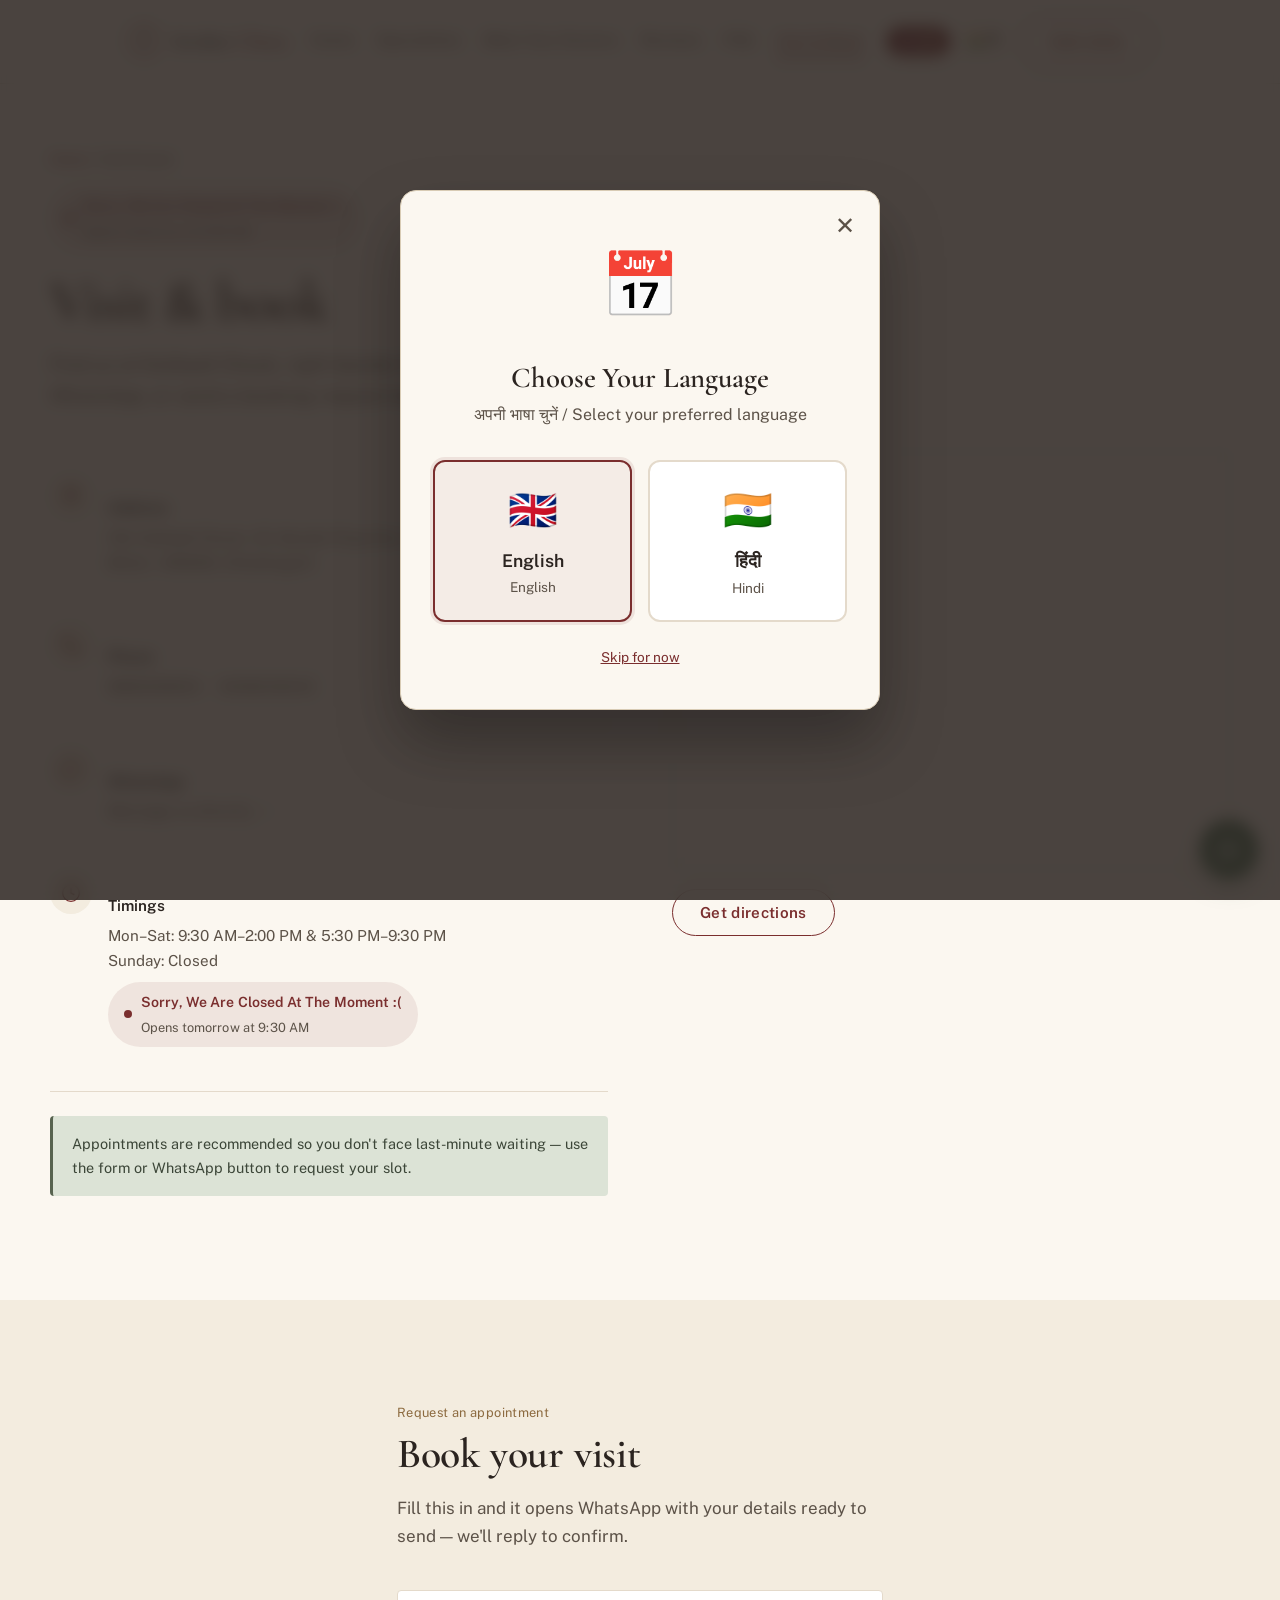
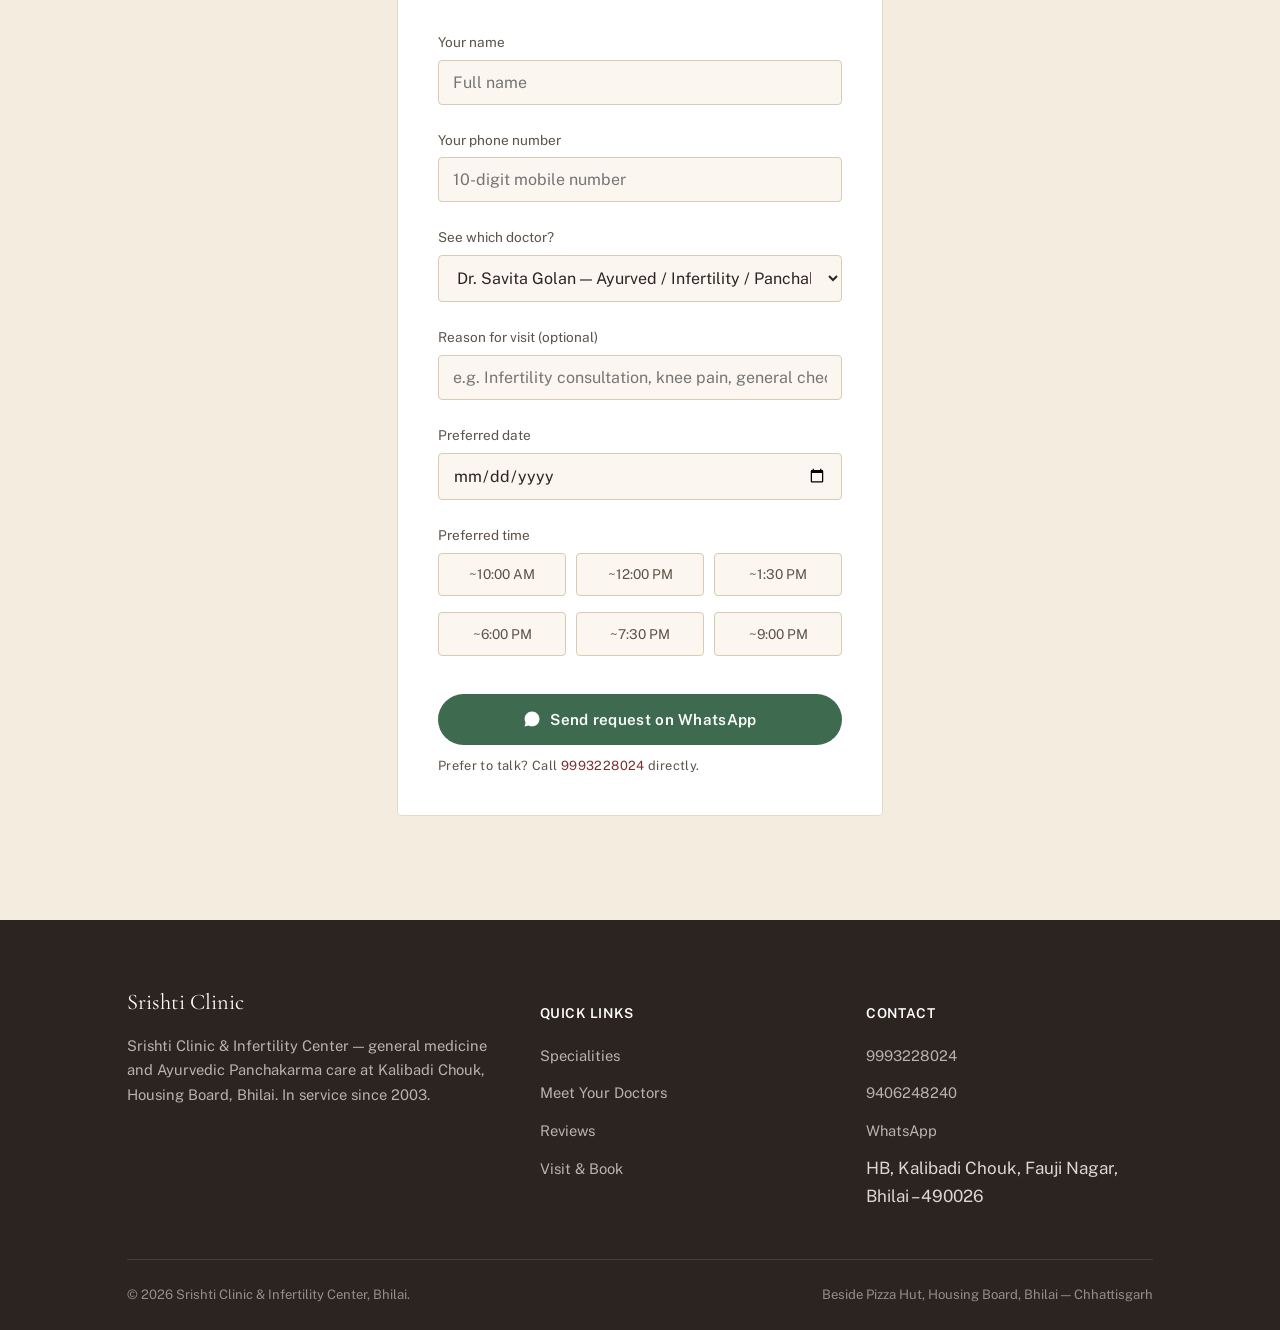
==== contact.html @ 452487e8 "Initial commit" ====
<!DOCTYPE html>
<html lang="en">
<head>
<meta charset="UTF-8">
<meta name="viewport" content="width=device-width, initial-scale=1.0">
<title>Visit &amp; Book — Srishti Clinic, Kalibadi Chouk, Bhilai</title>
<meta name="description" content="Visit Srishti Clinic & Infertility Center at Kalibadi Chouk, Housing Board, Bhilai. Call 9993228024 / 9406248240, WhatsApp us, or find directions and clinic timings.">
<link rel="preconnect" href="https://fonts.googleapis.com">
<link rel="preconnect" href="https://fonts.gstatic.com" crossorigin>
<link href="https://fonts.googleapis.com/css2?family=Cormorant+Garamond:ital,wght@0,500;0,600;0,700;1,500&family=Public+Sans:wght@400;500;600;700&display=swap" rel="stylesheet">
<link rel="stylesheet" href="style.css">
</head>
<body>

<!-- LANGUAGE SELECTION DIALOG -->
<div class="lang-dialog-overlay" id="langDialog" style="display:none;">
  <div class="lang-dialog">
    <button class="dialog-close" id="dialogClose" aria-label="Close">✕</button>
    <div class="dialog-emoji">📅</div>
    <h2 data-translate="dialog-title">Choose Your Language</h2>
    <p class="dialog-subtitle" data-translate="dialog-subtitle">अपनी भाषा चुनें / Select your preferred language</p>
    <div class="lang-options">
      <button class="lang-option" data-lang-select="en">
        <span class="lang-emoji">🇬🇧</span>
        <span class="lang-name">English</span>
        <span class="lang-native">English</span>
      </button>
      <button class="lang-option" data-lang-select="hi">
        <span class="lang-emoji">🇮🇳</span>
        <span class="lang-name">हिंदी</span>
        <span class="lang-native">Hindi</span>
      </button>
    </div>
    <div class="dialog-footer">
      <button id="dialogSkip" data-translate="dialog-skip">Skip for now</button>
    </div>
  </div>
</div>

<header class="site-header" id="siteHeader">
  <div class="nav-row">
    <a href="index.html" class="brand">
      <svg class="brand-mark" viewBox="0 0 40 40" fill="none" xmlns="http://www.w3.org/2000/svg" aria-hidden="true">
        <circle cx="20" cy="20" r="19" stroke="#7A2E2E" stroke-width="1.4"/>
        <path d="M20 10v20M14 15c2 2 4 2 6 0s4-2 6 0M14 25c2-2 4-2 6 0s4 2 6 0" stroke="#7A2E2E" stroke-width="1.3" stroke-linecap="round"/>
        <circle cx="20" cy="12" r="1.6" fill="#8C6A3F"/>
      </svg>
      <span class="brand-text">Srishti <span>Clinic</span></span>
    </a>
    <nav class="main-nav" id="mainNav">
      <a href="index.html" data-translate="nav-home">Home</a>
      <a href="index.html#specialities" data-translate="nav-specialities">Specialities</a>
      <a href="doctors.html" data-translate="nav-doctors">Meet Your Doctors</a>
      <a href="index.html#reviews" data-translate="nav-reviews">Reviews</a>
      <a href="index.html#faq" data-translate="nav-faq">FAQ</a>
      <a href="contact.html" class="active" data-translate="nav-visit">Visit &amp; Book</a>
    </nav>
    <div class="nav-cta">
      <div class="lang-toggle">
        <button class="lang-btn active" data-lang="en" aria-label="English">🇬🇧 EN</button>
        <button class="lang-btn" data-lang="hi" aria-label="हिंदी">🇮🇳 हिं</button>
      </div>
      <a href="tel:+919993228024" class="btn btn-secondary" data-translate="call-clinic">Call clinic</a>
      <button class="nav-toggle" id="navToggle" aria-label="Toggle menu" aria-expanded="false" aria-controls="mainNav">
        <svg viewBox="0 0 24 24" fill="none" stroke="currentColor" stroke-width="1.8"><path d="M3 6h18M3 12h18M3 18h18" stroke-linecap="round"/></svg>
      </button>
    </div>
  </div>
</header>

<main>
  <section class="container page-hero">
    <div class="breadcrumb"><a href="index.html" data-translate="nav-home">Home</a> / <span data-translate="visit-book">Visit &amp; book</span></div>
    <span class="status-pill on-light" id="statusPill">
      <span class="dot"></span>
      <span id="statusText">Checking…</span>
    </span>
    <h1 data-translate="visit-book">Visit &amp; book</h1>
    <p class="lede" data-translate="visit-lede">Find us at Kalibadi Chouk, right beside Pizza Hut in Housing Board. Call, WhatsApp, or send a booking request below and we'll confirm your slot.</p>
  </section>

  <section class="container band" style="padding-top:0;">
    <div class="contact-grid">
      <div>
        <div class="contact-item">
          <div class="contact-icon"><svg viewBox="0 0 24 24" fill="none" stroke="currentColor" stroke-width="1.6"><path d="M12 21s-7-6.1-7-11a7 7 0 0114 0c0 4.9-7 11-7 11z"/><circle cx="12" cy="10" r="2.5"/></svg></div>
          <div>
            <h4 data-translate="address">Address</h4>
            <p data-translate="address-desc">HB, Kalibadi Chouk, I/E, Beside Pizza Hut, Fauji Nagar, Housing Board, Bhilai – 490026, Chhattisgarh</p>
          </div>
        </div>
        <div class="contact-item">
          <div class="contact-icon"><svg viewBox="0 0 24 24" fill="none" stroke="currentColor" stroke-width="1.6"><path d="M22 16.9v3a2 2 0 01-2.2 2 19.8 19.8 0 01-8.6-3 19.5 19.5 0 01-6-6 19.8 19.8 0 01-3-8.7A2 2 0 014.1 2h3a2 2 0 012 1.7c.1.9.3 1.8.6 2.7a2 2 0 01-.5 2.1L7.9 9.9a16 16 0 006 6l1.4-1.4a2 2 0 012.1-.5c.9.3 1.8.5 2.7.6a2 2 0 011.7 2z"/></svg></div>
          <div>
            <h4 data-translate="phone">Phone</h4>
            <p><a href="tel:+919993228024">9993228024</a> &nbsp;·&nbsp; <a href="tel:+919406248240">9406248240</a></p>
          </div>
        </div>
        <div class="contact-item">
          <div class="contact-icon"><svg viewBox="0 0 24 24" fill="none" stroke="currentColor" stroke-width="1.6"><path d="M12.04 2a9.9 9.9 0 00-8.5 15L2 22l5.2-1.4a9.9 9.9 0 004.8 1.2A9.9 9.9 0 1012.04 2z"/></svg></div>
          <div>
            <h4 data-translate="whatsapp">WhatsApp</h4>
            <p><a href="https://wa.me/919993228024" target="_blank" rel="noopener" data-translate="message-us">Message us directly →</a></p>
          </div>
        </div>
        <div class="contact-item">
          <div class="contact-icon"><svg viewBox="0 0 24 24" fill="none" stroke="currentColor" stroke-width="1.6"><path d="M12 6v6l4 2M12 22a10 10 0 100-20 10 10 0 000 20z"/></svg></div>
          <div>
            <h4 data-translate="timings">Timings</h4>
            <p data-translate="timings-desc-contact">Mon–Sat: 9:30 AM–2:00 PM &amp; 5:30 PM–9:30 PM<br>Sunday: Closed</p>
            <span class="status-pill on-light" id="statusPillTimings" style="margin-top:0.6rem;">
              <span class="dot"></span>
              <span id="statusTextTimings">Checking…</span>
            </span>
          </div>
        </div>
        <div class="sticky-note" data-translate="appointment-note">Appointments are recommended so you don't face last-minute waiting — use the form or WhatsApp button to request your slot.</div>
      </div>

      <div>
        <div class="map-embed">
          <iframe
            src="https://www.google.com/maps?q=Srishti+Clinic+Kalibadi+Chouk+Housing+Board+Bhilai&output=embed"
            loading="lazy"
            referrerpolicy="no-referrer-when-downgrade"
            title="Map to Srishti Clinic, Kalibadi Chouk, Housing Board, Bhilai">
          </iframe>
        </div>
        <div class="hero-actions" style="margin-top:1.2rem;">
          <a href="https://www.google.com/maps/search/?api=1&query=Srishti+Clinic+Kalibadi+Chouk+Housing+Board+Bhilai" target="_blank" rel="noopener" class="btn btn-secondary" data-translate="get-directions">Get directions</a>
        </div>
      </div>
    </div>
  </section>

  <!-- BOOKING FORM -->
  <section class="band band-alt" id="book">
    <div class="container" style="max-width:640px;">
      <div class="section-head" style="text-align:left;">
        <span class="caption" data-translate="request-appointment">Request an appointment</span>
        <h2 data-translate="book-visit-title">Book your visit</h2>
        <p data-translate="book-desc">Fill this in and it opens WhatsApp with your details ready to send — we'll reply to confirm.</p>
      </div>
      <form class="booking-card" id="bookingForm">
        <div class="field">
          <label for="bName" data-translate="your-name">Your name</label>
          <input type="text" id="bName" placeholder="Full name" required>
        </div>
        <div class="field">
          <label for="bPhone" data-translate="your-phone">Your phone number</label>
          <input type="tel" id="bPhone" placeholder="10-digit mobile number">
        </div>
        <div class="field">
          <label for="bDoctor" data-translate="see-doctor">See which doctor?</label>
          <select id="bDoctor">
            <option data-translate="doc1">Dr. Savita Golan — Ayurved / Infertility / Panchakarma</option>
            <option data-translate="doc2">Dr. N. Golan — General Physician &amp; Surgeon</option>
            <option data-translate="doc3">Not sure, please advise</option>
          </select>
        </div>
        <div class="field">
          <label for="bReason" data-translate="reason-visit">Reason for visit (optional)</label>
          <input type="text" id="bReason" placeholder="e.g. Infertility consultation, knee pain, general checkup">
        </div>
        <div class="field">
          <label for="bDate" data-translate="pref-date">Preferred date</label>
          <input type="date" id="bDate">
        </div>
        <div class="field">
          <label data-translate="pref-time">Preferred time</label>
          <div class="time-grid" id="timeGrid">
            <label class="time-slot"><input type="radio" name="slot" value="Morning ~10 AM"><span>~10:00 AM</span></label>
            <label class="time-slot"><input type="radio" name="slot" value="Morning ~12 PM"><span>~12:00 PM</span></label>
            <label class="time-slot"><input type="radio" name="slot" value="Morning ~1:30 PM"><span>~1:30 PM</span></label>
            <label class="time-slot"><input type="radio" name="slot" value="Evening ~6 PM"><span>~6:00 PM</span></label>
            <label class="time-slot"><input type="radio" name="slot" value="Evening ~7:30 PM"><span>~7:30 PM</span></label>
            <label class="time-slot"><input type="radio" name="slot" value="Evening ~9 PM"><span>~9:00 PM</span></label>
          </div>
        </div>
        <button type="submit" class="btn btn-whatsapp" style="width:100%; justify-content:center; margin-top:0.5rem;">
          <svg viewBox="0 0 24 24" fill="currentColor" style="width:18px;height:18px;"><path d="M12.04 2C6.58 2 2.13 6.45 2.13 11.91c0 1.75.46 3.45 1.32 4.95L2.05 22l5.25-1.38a9.9 9.9 0 004.74 1.2h.01c5.46 0 9.91-4.45 9.91-9.91C21.96 6.45 17.5 2 12.04 2z"/></svg>
          <span data-translate="send-request">Send request on WhatsApp</span>
        </button>
        <p class="caption" style="margin-top:0.8rem;"><span data-translate="prefer-talk">Prefer to talk? Call</span> <a href="tel:+919993228024" style="color:var(--color-maroon);">9993228024</a> <span data-translate="directly">directly.</span></p>
      </form>
    </div>
  </section>
</main>

<a href="https://wa.me/919993228024?text=Namaste%2C%20I%27d%20like%20to%20know%20more%20about%20Srishti%20Clinic." target="_blank" rel="noopener" class="wa-float" aria-label="Chat on WhatsApp">
  <svg viewBox="0 0 24 24" fill="#fff"><path d="M12.04 2C6.58 2 2.13 6.45 2.13 11.91c0 1.75.46 3.45 1.32 4.95L2.05 22l5.25-1.38a9.9 9.9 0 004.74 1.2h.01c5.46 0 9.91-4.45 9.91-9.91C21.96 6.45 17.5 2 12.04 2zm0 18.08h-.01a8.2 8.2 0 01-4.19-1.15l-.3-.18-3.12.82.83-3.04-.2-.31a8.17 8.17 0 01-1.26-4.4c0-4.52 3.68-8.2 8.2-8.2 2.19 0 4.25.85 5.8 2.4a8.14 8.14 0 012.4 5.8c0 4.52-3.68 8.2-8.15 8.26zm4.5-6.15c-.25-.12-1.46-.72-1.68-.8-.23-.08-.39-.12-.56.12-.16.25-.64.8-.78.97-.15.16-.29.18-.54.06-.25-.13-1.05-.39-2-1.23-.74-.66-1.24-1.48-1.39-1.73-.14-.25-.02-.38.11-.5.11-.11.25-.29.37-.44.12-.14.16-.25.25-.41.08-.17.04-.31-.02-.44-.06-.12-.56-1.35-.77-1.85-.2-.48-.41-.42-.56-.43h-.48c-.16 0-.43.06-.66.31-.23.25-.86.85-.86 2.07 0 1.22.89 2.4 1.01 2.57.12.16 1.75 2.67 4.24 3.74.59.26 1.05.41 1.41.52.59.19 1.13.16 1.56.1.48-.07 1.46-.6 1.66-1.17.21-.58.21-1.08.15-1.18-.07-.11-.23-.17-.48-.29z"/></svg>
</a>

<footer class="site-footer">
  <div class="container">
    <div class="footer-grid">
      <div>
        <div class="footer-brand">Srishti Clinic</div>
        <p data-translate="footer-desc">Srishti Clinic &amp; Infertility Center — general medicine and Ayurvedic Panchakarma care at Kalibadi Chouk, Housing Board, Bhilai. In service since 2003.</p>
      </div>
      <div>
        <h4 data-translate="quick-links">QUICK LINKS</h4>
        <ul>
          <li><a href="index.html#specialities" data-translate="nav-specialities">Specialities</a></li>
          <li><a href="doctors.html" data-translate="nav-doctors">Meet your doctors</a></li>
          <li><a href="index.html#reviews" data-translate="nav-reviews">Patient reviews</a></li>
          <li><a href="contact.html" data-translate="nav-visit">Visit &amp; book</a></li>
        </ul>
      </div>
      <div>
        <h4 data-translate="contact-title">CONTACT</h4>
        <ul>
          <li><a href="tel:+919993228024">9993228024</a></li>
          <li><a href="tel:+919406248240">9406248240</a></li>
          <li><a href="https://wa.me/919993228024" target="_blank" rel="noopener">WhatsApp</a></li>
          <li>HB, Kalibadi Chouk, Fauji Nagar, Bhilai – 490026</li>
        </ul>
      </div>
    </div>
    <div class="footer-bottom">
      <span>© 2026 Srishti Clinic &amp; Infertility Center, Bhilai.</span>
      <span>Beside Pizza Hut, Housing Board, Bhilai — Chhattisgarh</span>
    </div>
  </div>
</footer>

<script>
// ===== COMPLETE TRANSLATIONS FOR CONTACT PAGE =====
const translations = {
  en: {
    'dialog-title': 'Choose Your Language',
    'dialog-subtitle': 'अपनी भाषा चुनें / Select your preferred language',
    'dialog-skip': 'Skip for now',
    'nav-home': 'Home',
    'nav-specialities': 'Specialities',
    'nav-doctors': 'Meet Your Doctors',
    'nav-reviews': 'Reviews',
    'nav-faq': 'FAQ',
    'nav-visit': 'Visit & Book',
    'call-clinic': 'Call clinic',
    'visit-book': 'Visit & book',
    'visit-lede': 'Find us at Kalibadi Chouk, right beside Pizza Hut in Housing Board. Call, WhatsApp, or send a booking request below and we\'ll confirm your slot.',
    'address': 'Address',
    'address-desc': 'HB, Kalibadi Chouk, I/E, Beside Pizza Hut, Fauji Nagar, Housing Board, Bhilai – 490026, Chhattisgarh',
    'phone': 'Phone',
    'whatsapp': 'WhatsApp',
    'message-us': 'Message us directly →',
    'timings': 'Timings',
    'timings-desc-contact': 'Mon–Sat: 9:30 AM–2:00 PM & 5:30 PM–9:30 PM<br>Sunday: Closed',
    'appointment-note': 'Appointments are recommended so you don\'t face last-minute waiting — use the form or WhatsApp button to request your slot.',
    'get-directions': 'Get directions',
    'request-appointment': 'Request an appointment',
    'book-visit-title': 'Book your visit',
    'book-desc': 'Fill this in and it opens WhatsApp with your details ready to send — we\'ll reply to confirm.',
    'your-name': 'Your name',
    'your-phone': 'Your phone number',
    'see-doctor': 'See which doctor?',
    'doc1': 'Dr. Savita Golan — Ayurved / Infertility / Panchakarma',
    'doc2': 'Dr. N. Golan — General Physician & Surgeon',
    'doc3': 'Not sure, please advise',
    'reason-visit': 'Reason for visit (optional)',
    'pref-date': 'Preferred date',
    'pref-time': 'Preferred time',
    'send-request': 'Send request on WhatsApp',
    'prefer-talk': 'Prefer to talk? Call',
    'directly': 'directly.',
    'footer-desc': 'Srishti Clinic & Infertility Center — general medicine and Ayurvedic Panchakarma care at Kalibadi Chouk, Housing Board, Bhilai. In service since 2003.',
    'quick-links': 'QUICK LINKS',
    'contact-title': 'CONTACT',
  },
  hi: {
    'dialog-title': 'अपनी भाषा चुनें',
    'dialog-subtitle': 'Choose Your Language / अपनी भाषा चुनें',
    'dialog-skip': 'अभी छोड़ें',
    'nav-home': 'होम',
    'nav-specialities': 'विशेषताएं',
    'nav-doctors': 'अपने डॉक्टरों से मिलें',
    'nav-reviews': 'समीक्षाएं',
    'nav-faq': 'सामान्य प्रश्न',
    'nav-visit': 'विजिट और बुक',
    'call-clinic': 'क्लिनिक कॉल करें',
    'visit-book': 'विजिट और बुक',
    'visit-lede': 'हमें कालीबाड़ी चौक, हाउसिंग बोर्ड में पिज्जा हट के ठीक बगल में खोजें। कॉल करें, व्हाट्सएप करें, या नीचे बुकिंग अनुरोध भेजें और हम आपके स्लॉट की पुष्टि करेंगे।',
    'address': 'पता',
    'address-desc': 'HB, कालीबाड़ी चौक, I/E, पिज्जा हट के बगल में, फौजी नगर, हाउसिंग बोर्ड, भिलाई – 490026, छत्तीसगढ़',
    'phone': 'फोन',
    'whatsapp': 'व्हाट्सएप',
    'message-us': 'हमें सीधे संदेश भेजें →',
    'timings': 'समय',
    'timings-desc-contact': 'सोम–शनि: 9:30 AM–2:00 PM और 5:30 PM–9:30 PM<br>रविवार: बंद',
    'appointment-note': 'अपॉइंटमेंट की सिफारिश की जाती है ताकि आपको अंतिम समय की प्रतीक्षा न करनी पड़े — अपना स्लॉट अनुरोध करने के लिए फॉर्म या व्हाट्सएप बटन का उपयोग करें।',
    'get-directions': 'दिशा-निर्देश प्राप्त करें',
    'request-appointment': 'अपॉइंटमेंट का अनुरोध करें',
    'book-visit-title': 'अपनी विजिट बुक करें',
    'book-desc': 'इसे भरें और यह आपके विवरण के साथ व्हाट्सएप खोलता है — हम पुष्टि करने के लिए जवाब देंगे।',
    'your-name': 'आपका नाम',
    'your-phone': 'आपका फोन नंबर',
    'see-doctor': 'किस डॉक्टर से मिलना है?',
    'doc1': 'डॉ. सविता गोलन — आयुर्वेद / बांझपन / पंचकर्म',
    'doc2': 'डॉ. एन. गोलन — जनरल फिजिशियन और सर्जन',
    'doc3': 'निश्चित नहीं, कृपया सलाह दें',
    'reason-visit': 'विजिट का कारण (वैकल्पिक)',
    'pref-date': 'पसंदीदा तारीख',
    'pref-time': 'पसंदीदा समय',
    'send-request': 'व्हाट्सएप पर अनुरोध भेजें',
    'prefer-talk': 'बात करना पसंद करते हैं? कॉल करें',
    'directly': 'सीधे।',
    'footer-desc': 'सृष्टि क्लिनिक और इनफर्टिलिटी सेंटर — कालीबाड़ी चौक, हाउसिंग बोर्ड, भिलाई में सामान्य चिकित्सा और आयुर्वेदिक पंचकर्म देखभाल। 2003 से सेवा में।',
    'quick-links': 'त्वरित लिंक',
    'contact-title': 'संपर्क',
  }
};

let currentLang = 'en';

function showLanguageDialog() {
  const dialog = document.getElementById('langDialog');
  if (dialog) {
    dialog.style.display = 'flex';
    document.body.style.overflow = 'hidden';
  }
}

function hideLanguageDialog() {
  const dialog = document.getElementById('langDialog');
  if (dialog) {
    dialog.style.display = 'none';
    document.body.style.overflow = '';
  }
}

function setLanguage(lang, save = true) {
  currentLang = lang;
  document.documentElement.lang = lang;
  
  document.querySelectorAll('[data-translate]').forEach(el => {
    const key = el.getAttribute('data-translate');
    if (translations[lang] && translations[lang][key]) {
      if (el.tagName === 'INPUT' || el.tagName === 'TEXTAREA') {
        el.placeholder = translations[lang][key];
      } else if (el.tagName === 'OPTION') {
        el.textContent = translations[lang][key];
      } else if (key === 'timings-desc-contact') {
        el.innerHTML = translations[lang][key];
      } else {
        el.textContent = translations[lang][key];
      }
    }
  });
  
  document.querySelectorAll('.lang-btn').forEach(btn => {
    btn.classList.toggle('active', btn.getAttribute('data-lang') === lang);
  });
  
  document.querySelectorAll('.lang-option').forEach(btn => {
    btn.classList.toggle('selected', btn.getAttribute('data-lang-select') === lang);
  });
  
  if (save) {
    localStorage.setItem('srishti-lang', lang);
    localStorage.setItem('srishti-lang-set', 'true');
  }
  
  hideLanguageDialog();
  updateClinicStatus();
}

const STATUS_VARIATIONS = {
  open: {
    en: ['Open now', 'We are open', 'Clinic is open', 'Open for consultations'],
    hi: ['अभी खुला है', 'हम खुले हैं', 'क्लिनिक खुला है', 'परामर्श के लिए खुला']
  },
  closed: {
    en: ['Sorry, We Are Closed At The Moment :(', 'We are currently closed', 'Clinic is closed right now', 'Closed for now'],
    hi: ['क्षमा करें, हम इस समय बंद हैं :(', 'हम वर्तमान में बंद हैं', 'क्लिनिक अभी बंद है', 'अभी बंद है']
  },
  opening: {
    en: ['Opening soon', 'We open shortly', 'About to open', 'Opening in a bit'],
    hi: ['जल्द खुलेगा', 'हम जल्द खुलेंगे', 'खुलने वाला है', 'थोड़ी देर में खुलेगा']
  },
  closing: {
    en: ['Closing soon', 'We close shortly', 'About to close', 'Closing in a bit'],
    hi: ['जल्द बंद होगा', 'हम जल्द बंद करेंगे', 'बंद होने वाला है', 'थोड़ी देर में बंद होगा']
  }
};

function getRandomVariation(type) {
  const variations = STATUS_VARIATIONS[type][currentLang] || STATUS_VARIATIONS[type].en;
  return variations[Math.floor(Math.random() * variations.length)];
}

const CLINIC_HOURS = {
  0: null,
  1: [[9*60+30, 14*60], [17*60+30, 21*60+30]],
  2: [[9*60+30, 14*60], [17*60+30, 21*60+30]],
  3: [[9*60+30, 14*60], [17*60+30, 21*60+30]],
  4: [[9*60+30, 14*60], [17*60+30, 21*60+30]],
  5: [[9*60+30, 14*60], [17*60+30, 21*60+30]],
  6: [[9*60+30, 14*60], [17*60+30, 21*60+30]],
};

function fmtTime(mins) {
  let h = Math.floor(mins / 60), m = mins % 60;
  const ampm = h >= 12 ? 'PM' : 'AM';
  h = h % 12; if (h === 0) h = 12;
  return `${h}:${m.toString().padStart(2,'0')} ${ampm}`;
}

function updateClinicStatus() {
  const now = new Date();
  const day = now.getDay();
  const mins = now.getHours() * 60 + now.getMinutes();
  const todaySlots = CLINIC_HOURS[day];
  
  let status = 'closed';
  let message = '';
  let nextOpening = null;
  
  const dayNames = currentLang === 'hi' 
    ? ['रविवार','सोमवार','मंगलवार','बुधवार','गुरुवार','शुक्रवार','शनिवार']
    : ['Sunday','Monday','Tuesday','Wednesday','Thursday','Friday','Saturday'];
  
  const todayLabel = currentLang === 'hi' ? 'आज' : 'today';
  const tomorrowLabel = currentLang === 'hi' ? 'कल' : 'tomorrow';
  const opensLabel = currentLang === 'hi' ? 'खुलेगा' : 'Opens';
  const atLabel = currentLang === 'hi' ? 'पर' : 'at';
  const untilLabel = currentLang === 'hi' ? 'तक' : 'Until';
  const closesLabel = currentLang === 'hi' ? 'बंद होगा' : 'Closes';
  
  if (todaySlots) {
    for (const [start, end] of todaySlots) {
      if (mins < start && start - mins <= 30) {
        status = 'opening';
        message = `${getRandomVariation('opening')} <span class="status-note">${opensLabel} ${atLabel} ${fmtTime(start)}</span>`;
        break;
      }
      
      if (mins >= start && mins < end) {
        if (end - mins <= 30) {
          status = 'closing';
          message = `${getRandomVariation('closing')} <span class="status-note">${closesLabel} ${atLabel} ${fmtTime(end)}</span>`;
        } else {
          status = 'open';
          message = `${getRandomVariation('open')} <span class="status-note">${untilLabel} ${fmtTime(end)}</span>`;
        }
        break;
      }
    }
  }
  
  if (status === 'closed') {
    for (let offset = 0; offset <= 7; offset++) {
      const d = (day + offset) % 7;
      const slots = CLINIC_HOURS[d];
      if (!slots) continue;
      
      for (const [start] of slots) {
        if (offset === 0 && start <= mins) continue;
        
        const dayName = offset === 0 ? todayLabel 
          : offset === 1 ? tomorrowLabel 
          : dayNames[d];
        
        nextOpening = `${opensLabel} ${dayName} ${atLabel} ${fmtTime(start)}`;
        break;
      }
      if (nextOpening) break;
    }
    
    message = `${getRandomVariation('closed')} <span class="status-note">${nextOpening || ''}</span>`;
  }
  
  updateStatusPill('statusPill', 'statusText', status, message);
  updateStatusPill('statusPillTimings', 'statusTextTimings', status, message);
}

function updateStatusPill(pillId, textId, status, message) {
  const pill = document.getElementById(pillId);
  const text = document.getElementById(textId);
  if (!pill || !text) return;
  
  pill.classList.remove('status-open', 'status-closed', 'status-opening', 'status-closing');
  pill.classList.add(`status-${status}`);
  text.innerHTML = message;
}

function initNavigation() {
  const navToggle = document.getElementById('navToggle');
  const mainNav = document.getElementById('mainNav');
  const siteHeader = document.getElementById('siteHeader');
  
  navToggle?.addEventListener('click', () => {
    const isOpen = mainNav.classList.toggle('open');
    navToggle.setAttribute('aria-expanded', isOpen);
  });
  
  mainNav?.querySelectorAll('a').forEach(link => {
    link.addEventListener('click', () => {
      mainNav.classList.remove('open');
      navToggle?.setAttribute('aria-expanded', 'false');
    });
  });
  
  window.addEventListener('scroll', () => {
    if (window.scrollY > 50) {
      siteHeader?.classList.add('scrolled');
    } else {
      siteHeader?.classList.remove('scrolled');
    }
  });
}

function initBookingForm() {
  const form = document.getElementById('bookingForm');
  form?.addEventListener('submit', (e) => {
    e.preventDefault();
    const name = document.getElementById('bName').value.trim() || 'a patient';
    const phone = document.getElementById('bPhone').value.trim();
    const doctor = document.getElementById('bDoctor').value;
    const reason = document.getElementById('bReason').value.trim();
    const date = document.getElementById('bDate').value;
    const slotInput = document.querySelector('input[name="slot"]:checked');
    const slot = slotInput ? slotInput.value : 'a convenient time';
    
    let msg = `Namaste, I am ${name}`;
    if (phone) msg += ` (${phone})`;
    msg += `. I would like to book an appointment with ${doctor}.`;
    if (reason) msg += ` Reason: ${reason}.`;
    if (date) msg += ` Preferred date: ${date}.`;
    msg += ` Preferred time: ${slot}.`;
    
    const url = `https://wa.me/919993228024?text=${encodeURIComponent(msg)}`;
    window.open(url, '_blank');
  });
}

document.addEventListener('DOMContentLoaded', () => {
  const langSet = localStorage.getItem('srishti-lang-set');
  const savedLang = localStorage.getItem('srishti-lang') || 'en';
  
  document.querySelectorAll('[data-lang-select]').forEach(btn => {
    btn.addEventListener('click', () => {
      setLanguage(btn.getAttribute('data-lang-select'));
    });
  });
  
  document.querySelectorAll('.lang-btn').forEach(btn => {
    btn.addEventListener('click', () => {
      setLanguage(btn.getAttribute('data-lang'));
    });
  });
  
  document.getElementById('dialogClose')?.addEventListener('click', hideLanguageDialog);
  document.getElementById('dialogSkip')?.addEventListener('click', hideLanguageDialog);
  
  setLanguage(savedLang, false);
  
  if (!langSet) {
    setTimeout(showLanguageDialog, 500);
  }
  
  initNavigation();
  initBookingForm();
  
  updateClinicStatus();
  setInterval(updateClinicStatus, 60 * 1000);
  
  setInterval(() => {
    updateClinicStatus();
  }, 30 * 1000);
});
</script>
</body>
</html>
---- style.css ----
/* ==========================================================================
   SRISHTI CLINIC & INFERTILITY CENTER — Design Tokens & Base Styles
   ========================================================================== */

:root {
  /* ---- Color: warm heritage palette (not clinical blue) ---- */
  --color-bg:          #FBF7F0;
  --color-bg-alt:      #F3ECDF;
  --color-surface:     #FFFFFF;
  --color-ink:         #2B2420;
  --color-ink-soft:     #5C5248;
  --color-maroon:       #7A2E2E;
  --color-maroon-dark:  #5E2222;
  --color-brass:        #8C6A3F;
  --color-brass-light:  #C9A876;
  --color-sage:         #57634F;
  --color-sage-light:   #DCE3D6;
  --color-line:         #E4DACB;
  --color-line-dark:    #D8CBB4;

  --font-display: 'Cormorant Garamond', 'Georgia', serif;
  --font-body:    'Public Sans', -apple-system, 'Segoe UI', sans-serif;

  --h1-size: 3.6rem;   --h1-lh: 1.08; --h1-track: -0.01em; --h1-weight: 600;
  --h2-size: 2.6rem;   --h2-lh: 1.15; --h2-track: -0.005em; --h2-weight: 600;
  --h3-size: 1.5rem;   --h3-lh: 1.3;  --h3-track: 0;       --h3-weight: 600;
  --body-size: 1.0625rem; --body-lh: 1.65; --body-weight: 400;
  --small-size: 0.9rem;   --small-lh: 1.5;
  --caption-size: 0.8rem; --caption-lh: 1.4; --caption-track: 0.03em;
  --cta-size: 0.95rem; --cta-track: 0.02em; --cta-weight: 600;

  --space-1: 0.5rem;
  --space-2: 1rem;
  --space-3: 1.5rem;
  --space-4: 2.5rem;
  --space-5: 4rem;
  --space-6: 6.5rem;
  --container-pad: 6vw;
  --radius-card: 4px;
  --radius-pill: 999px;
}

@media (max-width: 720px) {
  :root {
    --h1-size: 2.4rem;  --h1-lh: 1.12;
    --h2-size: 1.85rem; --h2-lh: 1.2;
    --h3-size: 1.25rem;
    --body-size: 1rem;
    --space-5: 2.75rem;
    --space-6: 3.5rem;
    --container-pad: 6.5vw;
  }
}

* { box-sizing: border-box; }
html { scroll-behavior: smooth; }
body {
  margin: 0;
  background: var(--color-bg);
  color: var(--color-ink);
  font-family: var(--font-body);
  font-size: var(--body-size);
  line-height: var(--body-lh);
  font-weight: var(--body-weight);
  -webkit-font-smoothing: antialiased;
  overflow-x: hidden;
}
img { max-width: 100%; display: block; }
a { color: inherit; text-decoration: none; }
ul { margin: 0; padding: 0; list-style: none; }
h1, h2, h3, p { margin: 0; }
button { font-family: inherit; cursor: pointer; }

.numeral { font-variant-numeric: lining-nums tabular-nums; }

:focus-visible {
  outline: 2px solid var(--color-maroon);
  outline-offset: 3px;
}

@media (prefers-reduced-motion: reduce) {
  *, *::before, *::after { animation-duration: 0.001ms !important; transition-duration: 0.001ms !important; }
  html { scroll-behavior: auto; }
}

h1 {
  font-family: var(--font-display);
  font-size: var(--h1-size); line-height: var(--h1-lh);
  letter-spacing: var(--h1-track); font-weight: var(--h1-weight);
}
h2 {
  font-family: var(--font-display);
  font-size: var(--h2-size); line-height: var(--h2-lh);
  letter-spacing: var(--h2-track); font-weight: var(--h2-weight);
}
h3 {
  font-family: var(--font-display);
  font-size: var(--h3-size); line-height: var(--h3-lh);
  letter-spacing: var(--h3-track); font-weight: var(--h3-weight);
}
.caption {
  font-size: var(--caption-size); line-height: var(--caption-lh);
  letter-spacing: var(--caption-track); color: var(--color-ink-soft);
}
p.lede { font-size: 1.2rem; line-height: 1.6; color: var(--color-ink-soft); max-width: 62ch; }

.container { max-width: 1180px; margin: 0 auto; padding: 0 var(--container-pad); }
.band { padding: var(--space-6) 0; }
.band-alt { background: var(--color-bg-alt); }
.rule {
  border: none; height: 1px; background: var(--color-line-dark);
  margin: 0;
}

/* ---- Language Toggle ---- */
.lang-toggle {
  display: flex;
  gap: 0.4rem;
  align-items: center;
  flex: 0 0 auto;
}
.lang-btn {
  flex: 0 0 auto;
  white-space: nowrap;
  padding: 0.35rem 0.7rem;
  border-radius: var(--radius-pill);
  border: 1px solid var(--color-line-dark);
  background: transparent;
  font-size: 0.8rem;
  font-weight: 600;
  cursor: pointer;
  transition: all 0.2s ease;
  color: var(--color-ink-soft);
  letter-spacing: 0.03em;
}
.lang-btn.active {
  background: var(--color-maroon);
  color: #fff;
  border-color: var(--color-maroon);
  box-shadow: 0 2px 8px rgba(122,46,46,0.3);
}
.lang-btn:hover:not(.active) {
  border-color: var(--color-maroon);
  color: var(--color-maroon);
  transform: translateY(-1px);
}

/* ---- Buttons ---- */
.btn {
  display: inline-flex; align-items: center; gap: 0.55rem;
  padding: 0.95rem 1.7rem;
  font-size: var(--cta-size); letter-spacing: var(--cta-track); font-weight: var(--cta-weight);
  border-radius: var(--radius-pill);
  border: 1px solid transparent;
  transition: all 0.3s cubic-bezier(0.4, 0, 0.2, 1);
  line-height: 1;
  position: relative;
  overflow: hidden;
  white-space: nowrap;
  flex: 0 0 auto;
}
.btn::after {
  content: '';
  position: absolute;
  top: 50%; left: 50%;
  width: 0; height: 0;
  border-radius: 50%;
  background: rgba(255,255,255,0.25);
  transition: width 0.6s, height 0.6s, top 0.6s, left 0.6s;
  transform: translate(-50%, -50%);
}
.btn:hover { transform: translateY(-2px); box-shadow: 0 6px 16px rgba(43,36,32,0.15); }
.btn:hover::after { width: 300px; height: 300px; }
.btn:active { transform: scale(0.96); }
.btn-primary { background: var(--color-maroon); color: #FBF7F0; }
.btn-primary:hover { background: var(--color-maroon-dark); box-shadow: 0 8px 20px rgba(122,46,46,0.35); }
.btn-secondary { background: transparent; color: var(--color-maroon); border-color: var(--color-maroon); }
.btn-secondary:hover { background: rgba(122,46,46,0.06); box-shadow: 0 8px 20px rgba(122,46,46,0.15); }
.btn-whatsapp { background: #3E6B4F; color: #fff; }
.btn-whatsapp:hover { background: #325A41; box-shadow: 0 8px 20px rgba(62,107,79,0.35); }
.btn svg { width: 18px; height: 18px; flex-shrink: 0; }

/* ---- Typewriter ---- */
.typewriter-cursor {
  display: inline-block;
  width: 2px;
  height: 1em;
  background: var(--color-maroon);
  margin-left: 2px;
  animation: blink 0.7s infinite;
}
@keyframes blink {
  0%, 100% { opacity: 1; }
  50% { opacity: 0; }
}

/* ==========================================================================
   HEADER / NAV — FIXED
   --------------------------------------------------------------------------
   Previously .nav-row mixed flex children that had no shrink/grow rules,
   so at in-between widths the center links and the right-hand language
   pills could overlap the logo and each other. Fix: every direct zone
   (.brand, nav.main-nav, .nav-cta) now declares an explicit flex
   behavior, and nav.main-nav gets min-width: 0 + flex-wrap so it gives
   way instead of overflowing on top of its siblings.
   ========================================================================== */

header.site-header {
  position: sticky; top: 0; z-index: 40;
  background: rgba(251,247,240,0.95);
  backdrop-filter: blur(10px);
  border-bottom: 1px solid var(--color-line);
  transition: box-shadow 0.3s ease;
}
header.site-header.scrolled {
  box-shadow: 0 4px 20px rgba(43,36,32,0.1);
}

.nav-row {
  display: flex;
  align-items: center;
  justify-content: space-between;
  gap: 1.25rem;
  padding: 1.1rem var(--container-pad);
  max-width: 1180px;
  margin: 0 auto;
  box-sizing: border-box;
}

.brand {
  display: flex;
  align-items: center;
  gap: 0.7rem;
  flex: 0 0 auto;
  min-width: 0;
  transition: transform 0.2s ease;
}
.brand:hover { transform: scale(1.02); }
.brand-mark { width: 34px; height: 34px; flex-shrink: 0; }
.brand-text {
  font-family: var(--font-display); font-weight: 600; font-size: 1.35rem;
  color: var(--color-ink); letter-spacing: 0.01em;
  white-space: nowrap;
  overflow: hidden;
  text-overflow: ellipsis;
}
.brand-text span { color: var(--color-maroon); }

nav.main-nav {
  display: flex;
  align-items: center;
  justify-content: center;
  flex: 1 1 auto;
  min-width: 0;
  gap: clamp(0.9rem, 1.8vw, var(--space-4));
  flex-wrap: wrap;
}
nav.main-nav a {
  font-size: 0.95rem; color: var(--color-ink-soft);
  padding-bottom: 3px; border-bottom: 1px solid transparent;
  transition: all 0.2s ease;
  position: relative;
  white-space: nowrap;
  flex: 0 0 auto;
}
nav.main-nav a::after {
  content: '';
  position: absolute;
  bottom: -2px; left: 0;
  width: 0; height: 2px;
  background: var(--color-maroon);
  transition: width 0.3s ease;
}
nav.main-nav a:hover, nav.main-nav a.active { color: var(--color-maroon); }
nav.main-nav a:hover::after, nav.main-nav a.active::after { width: 100%; }

.nav-cta {
  display: flex;
  align-items: center;
  gap: 0.75rem;
  flex: 0 0 auto;
}

.nav-toggle { display: none; }

/* Tablet: tighten before things get cramped, rather than letting them collide */
@media (max-width: 1080px) and (min-width: 861px) {
  nav.main-nav { gap: 0.85rem; }
  nav.main-nav a { font-size: 0.88rem; }
  .btn { padding: 0.8rem 1.2rem; }
}

@media (max-width: 860px) {
  .nav-row { flex-wrap: nowrap; }

  nav.main-nav {
    position: fixed; inset: 64px 0 0 0; background: var(--color-bg);
    flex-direction: column; align-items: flex-start; justify-content: flex-start;
    flex-wrap: nowrap;
    gap: var(--space-3);
    padding: var(--space-4) var(--container-pad); transform: translateX(100%);
    transition: transform 0.3s cubic-bezier(0.4, 0, 0.2, 1); overflow-y: auto;
    box-shadow: -4px 0 20px rgba(43,36,32,0.1);
    z-index: 999;
  }
  nav.main-nav.open { transform: translateX(0); }
  nav.main-nav a { font-size: 1.15rem; width: 100%; padding: 0.5rem 0; }

  .nav-toggle {
    display: inline-flex; align-items: center; justify-content: center;
    width: 42px; height: 42px;
    background: none; border: none; padding: 0.4rem;
    position: relative; z-index: 1001;
  }
  .nav-toggle svg { width: 24px; height: 24px; }

  .nav-cta .btn-secondary { display: none; }
  .lang-btn { padding: 0.3rem 0.5rem; font-size: 0.75rem; }
}

@media (max-width: 480px) {
  .nav-row { padding: 0.85rem 4.5vw; }
  .brand-mark { width: 28px; height: 28px; }
  .brand-text { font-size: 1.1rem; }
}

/* ---- Hero ---- */
.hero {
  padding: var(--space-5) 0 var(--space-6);
  display: grid; grid-template-columns: 1.1fr 0.9fr; gap: var(--space-5);
  align-items: center;
}
@media (max-width: 900px) { .hero { grid-template-columns: 1fr; gap: var(--space-4); padding-top: var(--space-4); } }

.eyebrow-line {
  display: flex; align-items: center; gap: 0.6rem;
  color: var(--color-brass); font-size: 0.92rem; margin-bottom: var(--space-3);
  animation: fadeInUp 0.8s ease;
}
.eyebrow-line .dot { width: 6px; height: 6px; border-radius: 50%; background: var(--color-brass); }

.hero h1 { color: var(--color-ink); margin-bottom: var(--space-3); animation: fadeInUp 0.8s ease 0.2s both; }
.hero h1 em { font-style: italic; color: var(--color-maroon); }
.hero-actions { display: flex; flex-wrap: wrap; gap: 1rem; margin-top: var(--space-4); animation: fadeInUp 0.8s ease 0.4s both; }
.hero-stats { display: flex; gap: var(--space-4); margin-top: var(--space-4); flex-wrap: wrap; animation: fadeInUp 0.8s ease 0.6s both; }
.hero-stat .num { font-family: var(--font-display); font-size: 2.1rem; color: var(--color-maroon); font-weight: 600; }
.hero-stat .lbl { font-size: 0.85rem; color: var(--color-ink-soft); }

@keyframes fadeInUp {
  from { opacity: 0; transform: translateY(20px); }
  to { opacity: 1; transform: translateY(0); }
}

/* ==========================================================================
   HERO VISUAL — evaporation effect, containment fixed + filter added
   ========================================================================== */

.hero-visual {
  position: relative; border-radius: var(--radius-card);
  overflow: hidden;
  isolation: isolate;
  contain: layout paint;
  border: 1px solid var(--color-line-dark);
  box-shadow: 0 24px 48px -24px rgba(43,36,32,0.28);
  animation: fadeInUp 0.8s ease 0.3s both;
}
.hero-visual img {
  width: 100%; height: 100%; object-fit: cover; aspect-ratio: 4/5;
  filter: sepia(0.18) contrast(1.06) brightness(0.97) saturate(1.05);
  transition: filter 1s ease, transform 1s ease;
}
.hero-visual:hover img {
  transform: scale(1.03);
  filter: sepia(0.1) contrast(1.08) brightness(1) saturate(1.1);
}

.hero-visual .evap-overlay {
  position: absolute;
  top: 0; left: 0; right: 0; bottom: 0;
  background: linear-gradient(135deg,
    rgba(43,36,32,0.3) 0%,
    rgba(122,46,46,0.2) 25%,
    rgba(43,36,32,0.35) 50%,
    rgba(87,99,79,0.25) 75%,
    rgba(43,36,32,0.3) 100%);
  opacity: 0;
  transition: opacity 1.2s ease;
  pointer-events: none;
  z-index: 1;
}
.hero-visual .evap-overlay.active {
  opacity: 1;
  animation: evaporate 3s ease-in-out infinite;
}

@keyframes evaporate {
  0%, 100% {
    background: linear-gradient(135deg,
      rgba(43,36,32,0.2) 0%,
      rgba(122,46,46,0.15) 25%,
      rgba(43,36,32,0.25) 50%,
      rgba(87,99,79,0.15) 75%,
      rgba(43,36,32,0.2) 100%);
  }
  50% {
    background: linear-gradient(135deg,
      rgba(43,36,32,0.6) 0%,
      rgba(122,46,46,0.5) 25%,
      rgba(43,36,32,0.65) 50%,
      rgba(87,99,79,0.5) 75%,
      rgba(43,36,32,0.6) 100%);
  }
}

.evap-particle {
  position: absolute;
  width: 4px;
  height: 4px;
  background: rgba(201,168,118,0.6);
  border-radius: 50%;
  pointer-events: none;
  z-index: 2;
  will-change: transform, opacity;
  animation: float-up 3s ease-out infinite;
}
@keyframes float-up {
  0% {
    transform: translateY(0) scale(1);
    opacity: 0.8;
  }
  100% {
    transform: translateY(-100px) scale(0);
    opacity: 0;
  }
}

.hero-badge {
  position: absolute; bottom: var(--space-2); left: var(--space-2); right: var(--space-2);
  background: rgba(251,247,240,0.94); backdrop-filter: blur(6px);
  border-radius: var(--radius-card); padding: 0.9rem 1.1rem;
  display: flex; align-items: center; gap: 0.8rem;
  border: 1px solid var(--color-line);
  z-index: 3;
  transition: transform 0.3s ease;
}
.hero-visual:hover .hero-badge { transform: translateY(-4px); }
.hero-badge .stars { color: var(--color-brass); font-size: 0.95rem; letter-spacing: 1px; }
.hero-badge .txt { font-size: 0.82rem; color: var(--color-ink-soft); }
.hero-badge strong { color: var(--color-ink); font-weight: 600; }

/* NOTE: if particle-spawning JS does document.body.appendChild(particle),
   change it to document.querySelector('.hero-visual').appendChild(particle) */

/* ---- Section heading ---- */
.section-head { max-width: 640px; margin-bottom: var(--space-4); }
.section-head .caption { color: var(--color-brass); margin-bottom: 0.6rem; display: block; }
.section-head h2 { color: var(--color-ink); }
.section-head p { color: var(--color-ink-soft); margin-top: 0.9rem; }

/* ---- Speciality rail ---- */
.spec-rail {
  display: grid; grid-template-columns: repeat(4, 1fr); gap: 1px;
  background: var(--color-line-dark); border: 1px solid var(--color-line-dark);
  border-radius: var(--radius-card); overflow: hidden;
}
@media (max-width: 900px) { .spec-rail { grid-template-columns: repeat(2, 1fr); } }
@media (max-width: 540px) { .spec-rail { grid-template-columns: 1fr; } }
.spec-item {
  background: var(--color-surface); padding: var(--space-3) var(--space-3);
  display: flex; flex-direction: column; gap: 0.6rem; min-height: 168px;
  transition: all 0.4s cubic-bezier(0.4, 0, 0.2, 1);
  cursor: pointer;
  position: relative;
  overflow: hidden;
}
.spec-item::before {
  content: '';
  position: absolute;
  top: 0; left: 0; right: 0;
  height: 3px;
  background: var(--color-maroon);
  transform: scaleX(0);
  transition: transform 0.4s ease;
}
.spec-item:hover {
  transform: translateY(-4px);
  box-shadow: 0 12px 32px rgba(43,36,32,0.15);
  background: linear-gradient(135deg, #FFFFFF 0%, #FBF7F0 100%);
  z-index: 1;
}
.spec-item:hover::before { transform: scaleX(1); }
.spec-item .num { font-family: var(--font-display); color: var(--color-line-dark); font-size: 1.3rem; transition: color 0.3s ease; }
.spec-item:hover .num { color: var(--color-brass); }
.spec-item h3 { font-size: 1.15rem; color: var(--color-ink); }
.spec-item p { font-size: 0.9rem; color: var(--color-ink-soft); }

/* ==========================================================================
   MEET YOUR DOCTORS — doctor duo strip (filter added)
   ========================================================================== */

.doctor-strip {
  display: grid; grid-template-columns: 1fr 1fr; gap: var(--space-4);
}
@media (max-width: 760px) { .doctor-strip { grid-template-columns: 1fr; } }
.doctor-card {
  background: var(--color-surface); border: 1px solid var(--color-line);
  border-radius: var(--radius-card); padding: var(--space-4);
  display: flex; flex-direction: column; gap: 0.9rem;
  transition: all 0.4s cubic-bezier(0.4, 0, 0.2, 1);
  position: relative;
  overflow: hidden;
}
.doctor-card::after {
  content: '';
  position: absolute;
  bottom: 0; left: 0; right: 0;
  height: 3px;
  background: linear-gradient(90deg, var(--color-maroon), var(--color-brass));
  transform: scaleX(0);
  transition: transform 0.4s ease;
}
.doctor-card:hover {
  transform: translateY(-4px);
  box-shadow: 0 16px 40px rgba(43,36,32,0.15);
}
.doctor-card:hover::after { transform: scaleX(1); }
.doctor-card .tag {
  display: inline-flex; width: fit-content; padding: 0.3rem 0.75rem;
  border-radius: var(--radius-pill); font-size: 0.78rem; letter-spacing: 0.02em;
}
.tag-maroon { background: rgba(122,46,46,0.09); color: var(--color-maroon); }
.tag-sage { background: var(--color-sage-light); color: var(--color-sage); }
.doctor-card h3 { color: var(--color-ink); }
.doctor-card .cred { color: var(--color-ink-soft); font-size: 0.9rem; }
.doctor-card .reg { color: var(--color-ink-soft); font-size: 0.8rem; font-style: italic; }
.doctor-card img {
  border-radius: var(--radius-card);
  filter: sepia(0.12) contrast(1.04) brightness(0.99);
  transition: filter 0.4s ease, transform 0.4s ease;
}
.doctor-card:hover img {
  filter: sepia(0.05) contrast(1.05) brightness(1.01);
}

/* ---- Timings + booking widget ---- */
.timing-panel {
  background: var(--color-ink); color: var(--color-bg);
  border-radius: var(--radius-card); padding: var(--space-4);
  position: relative;
  overflow: hidden;
}
.timing-panel::before {
  content: '';
  position: absolute;
  top: -50%; right: -50%;
  width: 200%; height: 200%;
  background: radial-gradient(circle, rgba(201,168,118,0.1) 0%, transparent 70%);
  animation: rotate-slow 20s linear infinite;
}
@keyframes rotate-slow {
  from { transform: rotate(0deg); }
  to { transform: rotate(360deg); }
}
.timing-panel h3 { color: #fff; margin-bottom: 1rem; position: relative; z-index: 1; }

/* ---- Live open/closed status ---- */
.status-pill {
  display: inline-flex; align-items: center; gap: 0.55rem;
  padding: 0.55rem 1rem; border-radius: var(--radius-pill);
  font-size: 0.88rem; font-weight: 600; letter-spacing: 0.01em;
  margin-bottom: 1.3rem;
  transition: all 0.4s ease;
  position: relative;
  z-index: 1;
}
.status-pill .dot { width: 8px; height: 8px; border-radius: 50%; flex-shrink: 0; }
.status-open { background: rgba(87,99,79,0.35); color: #C9DCC0; }
.status-open .dot { background: #7FBF6E; box-shadow: 0 0 0 4px rgba(127,191,110,0.25); animation: pulse-dot 2s infinite; }
.status-closed { background: rgba(122,46,46,0.35); color: #F0C9C9; }
.status-closed .dot { background: #E08A8A; }
.status-opening {
  background: rgba(201,168,118,0.3); color: #E8D5B5;
  animation: pulse-soft 2s infinite;
}
.status-opening .dot { background: #C9A876; animation: pulse-dot 2s infinite; }
.status-closing {
  background: rgba(201,168,118,0.25); color: #E8D5B5;
}
.status-closing .dot { background: #D4A76A; animation: pulse-dot 1.5s infinite; }
.status-note { display: block; font-weight: 400; font-size: 0.8rem; color: rgba(255,255,255,0.6); margin-top: 0.15rem; }

.status-pill.on-light.status-open { background: var(--color-sage-light); color: var(--color-sage); }
.status-pill.on-light.status-open .dot { background: #4F8C3A; box-shadow: 0 0 0 4px rgba(79,140,58,0.18); }
.status-pill.on-light.status-closed { background: rgba(122,46,46,0.09); color: var(--color-maroon); }
.status-pill.on-light.status-closed .dot { background: var(--color-maroon); box-shadow: none; }
.status-pill.on-light.status-opening { background: rgba(201,168,118,0.2); color: var(--color-brass); }
.status-pill.on-light.status-opening .dot { background: #C9A876; }
.status-pill.on-light.status-closing { background: rgba(201,168,118,0.15); color: var(--color-brass); }
.status-pill.on-light.status-closing .dot { background: #D4A76A; }
.status-pill.on-light .status-note { color: var(--color-ink-soft); }

@keyframes pulse-dot {
  0%, 100% { box-shadow: 0 0 0 4px rgba(127,191,110,0.25); }
  50% { box-shadow: 0 0 0 7px rgba(127,191,110,0.12); }
}
@keyframes pulse-soft {
  0%, 100% { opacity: 1; }
  50% { opacity: 0.8; }
}
@media (prefers-reduced-motion: reduce) {
  .status-open .dot { animation: none; }
  .status-opening { animation: none; }
}

.timing-row { display: flex; justify-content: space-between; padding: 0.65rem 0; border-bottom: 1px solid rgba(255,255,255,0.12); font-size: 0.92rem; position: relative; z-index: 1; transition: background 0.3s ease; }
.timing-row:hover { background: rgba(255,255,255,0.05); }
.timing-row:last-child { border-bottom: none; }
.timing-row .day { color: rgba(255,255,255,0.7); }
.timing-row .hrs { color: #fff; font-weight: 500; }
.timing-row.today { color: var(--color-brass-light); }
.timing-row.today .day { color: var(--color-brass-light); font-weight: 600; }
.timing-row.closed .hrs { color: rgba(255,255,255,0.45); }

/* ---- Booking form ---- */
.booking-card {
  background: var(--color-surface); border: 1px solid var(--color-line);
  border-radius: var(--radius-card); padding: var(--space-4);
  transition: box-shadow 0.3s ease;
}
.booking-card:hover {
  box-shadow: 0 8px 24px rgba(43,36,32,0.1);
}
.field { margin-bottom: var(--space-3); }
.field label { display: block; font-size: 0.85rem; color: var(--color-ink-soft); margin-bottom: 0.4rem; }
.field input, .field select {
  width: 100%; padding: 0.75rem 0.9rem; font-size: 1rem; font-family: inherit;
  border: 1px solid var(--color-line-dark); border-radius: 4px; background: var(--color-bg);
  color: var(--color-ink);
  transition: all 0.3s ease;
}
.field input:focus, .field select:focus {
  border-color: var(--color-maroon);
  box-shadow: 0 0 0 3px rgba(122,46,46,0.1);
  outline: none;
}
.time-grid { display: grid; grid-template-columns: repeat(3, 1fr); gap: 0.6rem; }
.time-slot {
  padding: 0.6rem 0.4rem; text-align: center; font-size: 0.85rem;
  border: 1px solid var(--color-line-dark); border-radius: 4px; background: var(--color-bg);
  color: var(--color-ink-soft); transition: all 0.3s cubic-bezier(0.4, 0, 0.2, 1);
  cursor: pointer;
}
.time-slot input { position: absolute; opacity: 0; pointer-events: none; }
.time-slot:hover {
  border-color: var(--color-brass);
  background: rgba(201,168,118,0.1);
  transform: translateY(-2px);
}
.time-slot.selected, .time-slot:has(input:checked) {
  border-color: var(--color-maroon);
  background: rgba(122,46,46,0.07);
  color: var(--color-maroon);
  font-weight: 600;
  box-shadow: 0 4px 12px rgba(122,46,46,0.15);
}

/* ---- Testimonials ---- */
.review-grid { display: grid; grid-template-columns: repeat(2, 1fr); gap: var(--space-3); }
@media (max-width: 760px) { .review-grid { grid-template-columns: 1fr; } }
.review-card {
  background: var(--color-surface); border: 1px solid var(--color-line);
  border-radius: var(--radius-card); padding: var(--space-3) var(--space-3);
  transition: all 0.4s cubic-bezier(0.4, 0, 0.2, 1);
  position: relative;
}
.review-card:hover {
  transform: translateY(-4px);
  box-shadow: 0 12px 32px rgba(43,36,32,0.12);
  border-color: var(--color-line-dark);
}
.review-stars { color: var(--color-brass); letter-spacing: 2px; font-size: 0.95rem; margin-bottom: 0.7rem; }
.review-card p { color: var(--color-ink); font-size: 1rem; margin-bottom: 0.9rem; }
.review-meta { display: flex; justify-content: space-between; align-items: center; }
.review-name { font-weight: 600; font-size: 0.9rem; }
.review-when { font-size: 0.8rem; color: var(--color-ink-soft); }

/* ---- FAQ ---- */
.faq-item { border-bottom: 1px solid var(--color-line); }
.faq-item summary {
  padding: 1.3rem 0; cursor: pointer; list-style: none;
  display: flex; justify-content: space-between; align-items: center; gap: 1rem;
  font-family: var(--font-display); font-size: 1.15rem; color: var(--color-ink);
  transition: all 0.3s ease;
}
.faq-item summary:hover { color: var(--color-maroon); }
.faq-item summary::-webkit-details-marker { display: none; }
.faq-item summary .plus { flex-shrink: 0; font-size: 1.4rem; color: var(--color-brass); transition: transform 0.3s ease; }
.faq-item[open] summary .plus { transform: rotate(45deg); }
.faq-item .faq-a { padding: 0 0 1.4rem; color: var(--color-ink-soft); max-width: 68ch; animation: fadeIn 0.3s ease; }
@keyframes fadeIn {
  from { opacity: 0; }
  to { opacity: 1; }
}

/* ---- Poster / gallery strip ---- */
.gallery-strip { display: grid; grid-template-columns: repeat(4, 1fr); gap: var(--space-2); }
@media (max-width: 760px) { .gallery-strip { grid-template-columns: repeat(2, 1fr); } }
.gallery-strip figure {
  margin: 0; border-radius: var(--radius-card); overflow: hidden;
  border: 1px solid var(--color-line);
  transition: all 0.4s cubic-bezier(0.4, 0, 0.2, 1);
  cursor: pointer;
  position: relative;
}
.gallery-strip figure::after {
  content: '';
  position: absolute;
  inset: 0;
  background: rgba(43,36,32,0.3);
  opacity: 0;
  transition: opacity 0.3s ease;
}
.gallery-strip figure:hover {
  transform: scale(1.03);
  box-shadow: 0 16px 40px rgba(43,36,32,0.25);
  z-index: 1;
}
.gallery-strip figure:hover::after { opacity: 1; }
.gallery-strip img {
  aspect-ratio: 3/4; object-fit: cover; transition: transform 0.4s ease, filter 0.4s ease;
  filter: sepia(0.1) contrast(1.03) brightness(0.99);
}
.gallery-strip figure:hover img { transform: scale(1.1); }

/* ---- WhatsApp floating button ---- */
.wa-float {
  position: fixed; bottom: 22px; right: 22px; z-index: 50;
  width: 58px; height: 58px; border-radius: 50%;
  background: #3E6B4F; display: flex; align-items: center; justify-content: center;
  box-shadow: 0 10px 24px -6px rgba(62,107,79,0.55);
  transition: all 0.3s cubic-bezier(0.4, 0, 0.2, 1);
  animation: bounce-in 0.5s ease 1s both;
}
@keyframes bounce-in {
  0% { transform: scale(0); }
  60% { transform: scale(1.1); }
  100% { transform: scale(1); }
}
.wa-float:hover {
  transform: scale(1.1);
  box-shadow: 0 16px 32px -6px rgba(62,107,79,0.65);
}
.wa-float svg { width: 28px; height: 28px; }

/* ---- Footer ---- */
footer.site-footer {
  background: var(--color-ink);
  color: rgba(251,247,240,0.85);
  padding: var(--space-5) 0 var(--space-3);
}
.footer-grid { display: grid; grid-template-columns: 1.3fr 1fr 1fr; gap: var(--space-4); margin-bottom: var(--space-4); }
@media (max-width: 760px) { .footer-grid { grid-template-columns: 1fr; gap: var(--space-3); } }
.footer-grid h4 { color: #fff; font-family: var(--font-body); font-size: 0.85rem; letter-spacing: 0.04em; margin-bottom: 1rem; font-weight: 600; }
.footer-grid a, .footer-grid p { color: rgba(251,247,240,0.68); font-size: 0.92rem; transition: color 0.3s ease; }
.footer-grid li { margin-bottom: 0.6rem; }
.footer-grid a:hover { color: var(--color-brass-light); padding-left: 4px; }
.footer-brand { font-family: var(--font-display); font-size: 1.4rem; color: #fff; margin-bottom: 0.8rem; }
.footer-bottom {
  border-top: 1px solid rgba(255,255,255,0.12);
  padding-top: var(--space-3);
  display: flex; justify-content: space-between;
  flex-wrap: wrap; gap: 0.8rem;
  font-size: 0.82rem; color: rgba(251,247,240,0.5);
}

/* ---- Page hero (inner pages) ---- */
.page-hero { padding: var(--space-5) 0 var(--space-4); animation: fadeInUp 0.8s ease; }
.page-hero h1 { color: var(--color-ink); }
.page-hero .lede { margin-top: 1rem; }
.breadcrumb { font-size: 0.85rem; color: var(--color-ink-soft); margin-bottom: var(--space-2); }
.breadcrumb a { color: var(--color-maroon); transition: color 0.3s ease; }
.breadcrumb a:hover { color: var(--color-maroon-dark); text-decoration: underline; }

/* ==========================================================================
   DOCTOR PROFILE (individual "Meet Your Doctors" page) — filter present
   ========================================================================== */

.profile-block {
  display: grid; grid-template-columns: 0.85fr 1.15fr; gap: var(--space-5);
  align-items: start; padding: var(--space-5) 0;
  animation: fadeInUp 0.8s ease;
}
@media (max-width: 860px) { .profile-block { grid-template-columns: 1fr; gap: var(--space-3); } }

.profile-photo {
  position: relative;
  border-radius: var(--radius-card);
  overflow: hidden;
  border: 1px solid var(--color-line-dark);
  box-shadow:
    0 20px 40px -12px rgba(43,36,32,0.25),
    0 0 0 8px rgba(201,168,118,0.08);
  transition: all 0.4s cubic-bezier(0.4, 0, 0.2, 1);
}
.profile-photo:hover {
  transform: translateY(-6px);
  box-shadow:
    0 28px 56px -12px rgba(43,36,32,0.35),
    0 0 0 8px rgba(201,168,118,0.12);
}
.profile-photo::after {
  content: '';
  position: absolute;
  inset: 0;
  background: radial-gradient(circle at center, transparent 60%, rgba(43,36,32,0.15) 100%);
  pointer-events: none;
  z-index: 1;
}
.profile-photo img {
  aspect-ratio: 3/4;
  object-fit: cover;
  border-radius: 4px 12px 4px 12px;
  filter: sepia(0.15) contrast(1.05) brightness(0.98);
  transition: filter 0.6s ease, transform 0.4s ease;
}
.profile-photo:hover img {
  transform: scale(1.03);
  filter: sepia(0.08) contrast(1.07) brightness(1.01);
}
.profile-photo::before {
  content: '';
  position: absolute;
  top: 10px; right: 10px; bottom: 10px; left: 10px;
  border: 1px solid rgba(201,168,118,0.3);
  border-radius: 2px 8px 2px 8px;
  z-index: 2;
  pointer-events: none;
}
.profile-photo-placeholder {
  aspect-ratio: 3/4;
  display: flex;
  align-items: center;
  justify-content: center;
  position: relative;
  border-radius: 4px 12px 4px 12px;
  overflow: hidden;
}
.profile-photo-placeholder::before {
  content: '';
  position: absolute;
  inset: 10px;
  border: 1px solid rgba(255,255,255,0.15);
  border-radius: 2px 8px 2px 8px;
  pointer-events: none;
}
.ph-maroon { background: linear-gradient(160deg, var(--color-maroon) 0%, var(--color-maroon-dark) 100%); }
.ph-sage { background: linear-gradient(160deg, var(--color-sage) 0%, #3c4638 100%); }

.profile-credentials { display: flex; flex-wrap: wrap; gap: 0.6rem; margin: 1.1rem 0 1.6rem; }
.cred-chip {
  background: var(--color-bg-alt); border: 1px solid var(--color-line-dark);
  border-radius: var(--radius-pill); padding: 0.4rem 0.9rem;
  font-size: 0.82rem; color: var(--color-ink-soft);
  transition: all 0.3s ease;
}
.cred-chip:hover {
  background: var(--color-sage-light);
  border-color: var(--color-sage);
  color: var(--color-sage);
  transform: translateY(-2px);
}
.focus-list { display: grid; grid-template-columns: 1fr 1fr; gap: 0.6rem 1.5rem; margin-top: 1.4rem; }
@media (max-width: 540px) { .focus-list { grid-template-columns: 1fr; } }
.focus-list li {
  display: flex; align-items: baseline; gap: 0.6rem;
  font-size: 0.95rem; color: var(--color-ink-soft);
  padding: 0.5rem 0; border-bottom: 1px solid var(--color-line);
  transition: all 0.3s ease;
}
.focus-list li:hover {
  padding-left: 8px;
  color: var(--color-ink);
}
.focus-list li::before {
  content: ''; width: 5px; height: 5px;
  border-radius: 50%; background: var(--color-brass);
  flex-shrink: 0;
}

/* ---- Contact page ---- */
.contact-grid { display: grid; grid-template-columns: 1fr 1fr; gap: var(--space-5); align-items: start; }
@media (max-width: 900px) { .contact-grid { grid-template-columns: 1fr; } }
.contact-item {
  display: flex; gap: 1rem; padding: var(--space-3) 0;
  border-bottom: 1px solid var(--color-line);
  transition: all 0.3s ease;
}
.contact-item:hover { transform: translateX(8px); }
.contact-item:last-child { border-bottom: none; }
.contact-icon {
  width: 42px; height: 42px; border-radius: 50%;
  background: var(--color-bg-alt); display: flex; align-items: center;
  justify-content: center; flex-shrink: 0; color: var(--color-maroon);
  transition: all 0.3s ease;
}
.contact-item:hover .contact-icon {
  background: var(--color-maroon);
  color: #fff;
  transform: rotate(360deg);
}
.contact-icon svg { width: 20px; height: 20px; }
.contact-item h4 { font-family: var(--font-body); font-weight: 600; font-size: 0.95rem; margin-bottom: 0.3rem; }
.contact-item p, .contact-item a { color: var(--color-ink-soft); font-size: 0.95rem; }
.contact-item a:hover { color: var(--color-maroon); }
.map-embed {
  border-radius: var(--radius-card); overflow: hidden;
  border: 1px solid var(--color-line-dark); aspect-ratio: 4/3;
  transition: box-shadow 0.3s ease;
}
.map-embed:hover { box-shadow: 0 12px 32px rgba(43,36,32,0.15); }
.map-embed iframe { width: 100%; height: 100%; border: 0; }

.sticky-note {
  background: var(--color-sage-light); border-left: 3px solid var(--color-sage);
  padding: 1rem 1.2rem; border-radius: 4px; font-size: 0.9rem;
  color: #3c4638; margin-top: var(--space-3);
  transition: all 0.3s ease;
}
.sticky-note:hover {
  transform: translateX(4px);
  box-shadow: 0 4px 12px rgba(87,99,79,0.2);
}

/* ---- Mobile Touch Effects ---- */
@media (hover: none) {
  .btn:active { transform: scale(0.95); }
  .spec-item:active { transform: scale(0.98); box-shadow: 0 4px 12px rgba(43,36,32,0.1); }
  .doctor-card:active { transform: scale(0.98); }
  .review-card:active { transform: scale(0.98); }
  .gallery-strip figure:active { transform: scale(0.97); }
  .time-slot:active { background: rgba(201,168,118,0.2); transform: scale(0.95); }
  .contact-item:active { transform: translateX(4px); }
  .profile-photo:active { transform: scale(0.98); }
  .cred-chip:active { transform: scale(0.95); }
  .focus-list li:active { padding-left: 4px; }
}


/* ==========================================================================
   LANGUAGE SELECTION DIALOG
   ========================================================================== */

.lang-dialog-overlay {
  position: fixed;
  inset: 0;
  background: rgba(43, 36, 32, 0.85);
  backdrop-filter: blur(8px);
  z-index: 1000;
  display: flex;
  align-items: center;
  justify-content: center;
  animation: fadeIn 0.3s ease;
  padding: 1rem;
}

.lang-dialog {
  background: var(--color-bg);
  border-radius: 16px;
  max-width: 480px;
  width: 100%;
  padding: 2.5rem 2rem;
  text-align: center;
  position: relative;
  box-shadow: 0 32px 64px rgba(0,0,0,0.3);
  animation: slideUp 0.4s cubic-bezier(0.4, 0, 0.2, 1);
  border: 1px solid var(--color-line-dark);
}

@keyframes slideUp {
  from { transform: translateY(40px); opacity: 0; }
  to { transform: translateY(0); opacity: 1; }
}

.lang-dialog .dialog-close {
  position: absolute;
  top: 1rem;
  right: 1rem;
  background: none;
  border: none;
  font-size: 1.5rem;
  color: var(--color-ink-soft);
  cursor: pointer;
  width: 36px;
  height: 36px;
  border-radius: 50%;
  display: flex;
  align-items: center;
  justify-content: center;
  transition: all 0.3s ease;
}

.lang-dialog .dialog-close:hover {
  background: rgba(122,46,46,0.1);
  color: var(--color-maroon);
  transform: rotate(90deg);
}

.lang-dialog .dialog-emoji {
  font-size: 4rem;
  margin-bottom: 1.5rem;
  animation: bounce 2s infinite;
}

@keyframes bounce {
  0%, 100% { transform: translateY(0); }
  50% { transform: translateY(-10px); }
}

.lang-dialog h2 {
  font-family: var(--font-display);
  color: var(--color-ink);
  margin-bottom: 0.5rem;
  font-size: 1.8rem;
}

.lang-dialog .dialog-subtitle {
  color: var(--color-ink-soft);
  margin-bottom: 2rem;
  font-size: 1rem;
}

.lang-dialog .lang-options {
  display: grid;
  grid-template-columns: 1fr 1fr;
  gap: 1rem;
  margin-bottom: 1.5rem;
}

.lang-dialog .lang-option {
  background: var(--color-surface);
  border: 2px solid var(--color-line);
  border-radius: 12px;
  padding: 1.5rem 1rem;
  cursor: pointer;
  transition: all 0.3s cubic-bezier(0.4, 0, 0.2, 1);
  display: flex;
  flex-direction: column;
  align-items: center;
  gap: 0.5rem;
}

.lang-dialog .lang-option:hover {
  border-color: var(--color-maroon);
  transform: translateY(-4px);
  box-shadow: 0 8px 24px rgba(122,46,46,0.15);
  background: linear-gradient(135deg, #FFFFFF 0%, #FBF7F0 100%);
}

.lang-dialog .lang-option:active {
  transform: scale(0.95);
}

.lang-dialog .lang-option .lang-emoji {
  font-size: 2.5rem;
  margin-bottom: 0.5rem;
}

.lang-dialog .lang-option .lang-name {
  font-weight: 600;
  color: var(--color-ink);
  font-size: 1.1rem;
}

.lang-dialog .lang-option .lang-native {
  color: var(--color-ink-soft);
  font-size: 0.85rem;
}

.lang-dialog .lang-option.selected {
  border-color: var(--color-maroon);
  background: rgba(122,46,46,0.05);
  box-shadow: 0 0 0 3px rgba(122,46,46,0.1);
}

.lang-dialog .dialog-footer {
  font-size: 0.85rem;
  color: var(--color-ink-soft);
  margin-top: 1rem;
}

.lang-dialog .dialog-footer button {
  background: none;
  border: none;
  color: var(--color-maroon);
  text-decoration: underline;
  cursor: pointer;
  font-size: 0.85rem;
}

/* Mobile responsiveness for dialog */
@media (max-width: 480px) {
  .lang-dialog {
    padding: 2rem 1.5rem;
  }
  .lang-dialog .lang-options {
    grid-template-columns: 1fr;
    gap: 0.75rem;
  }
  .lang-dialog .lang-option {
    flex-direction: row;
    padding: 1rem;
    gap: 1rem;
  }
  .lang-dialog .lang-option .lang-emoji {
    font-size: 2rem;
    margin-bottom: 0;
  }
}
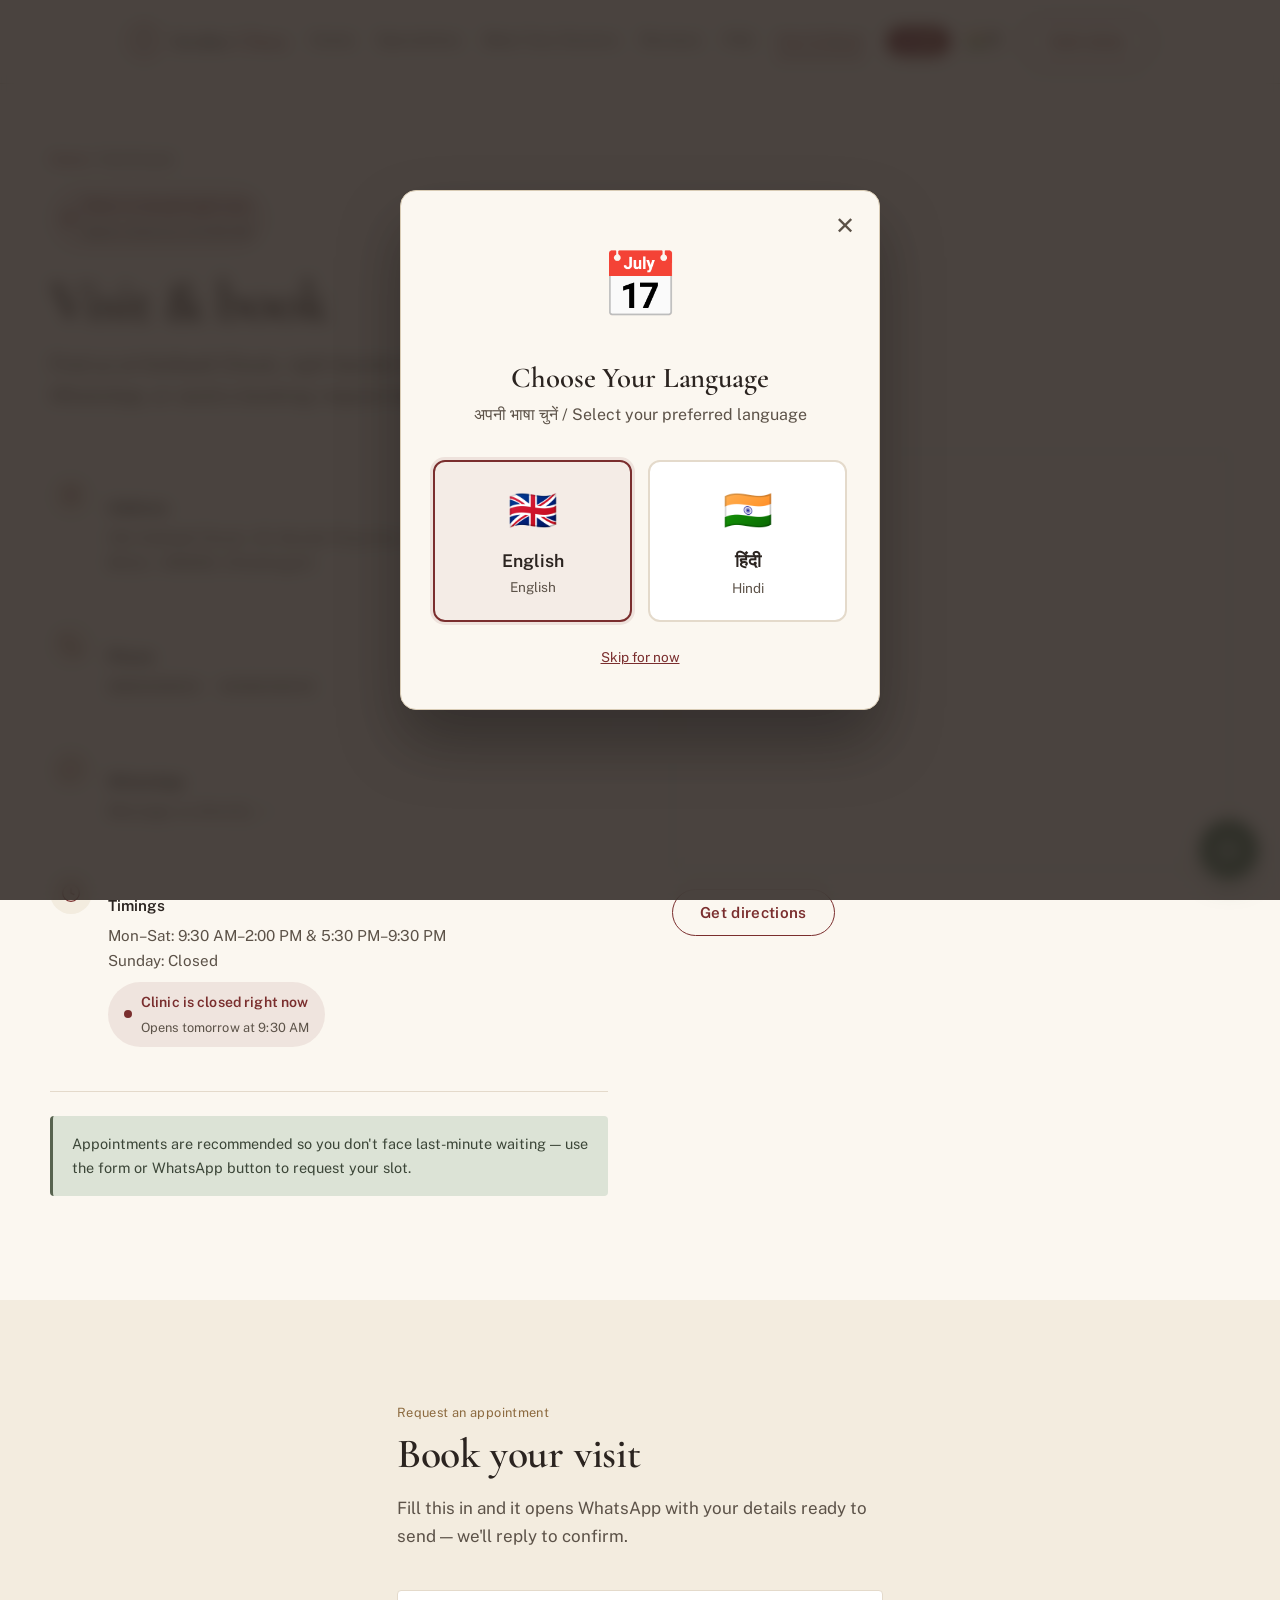
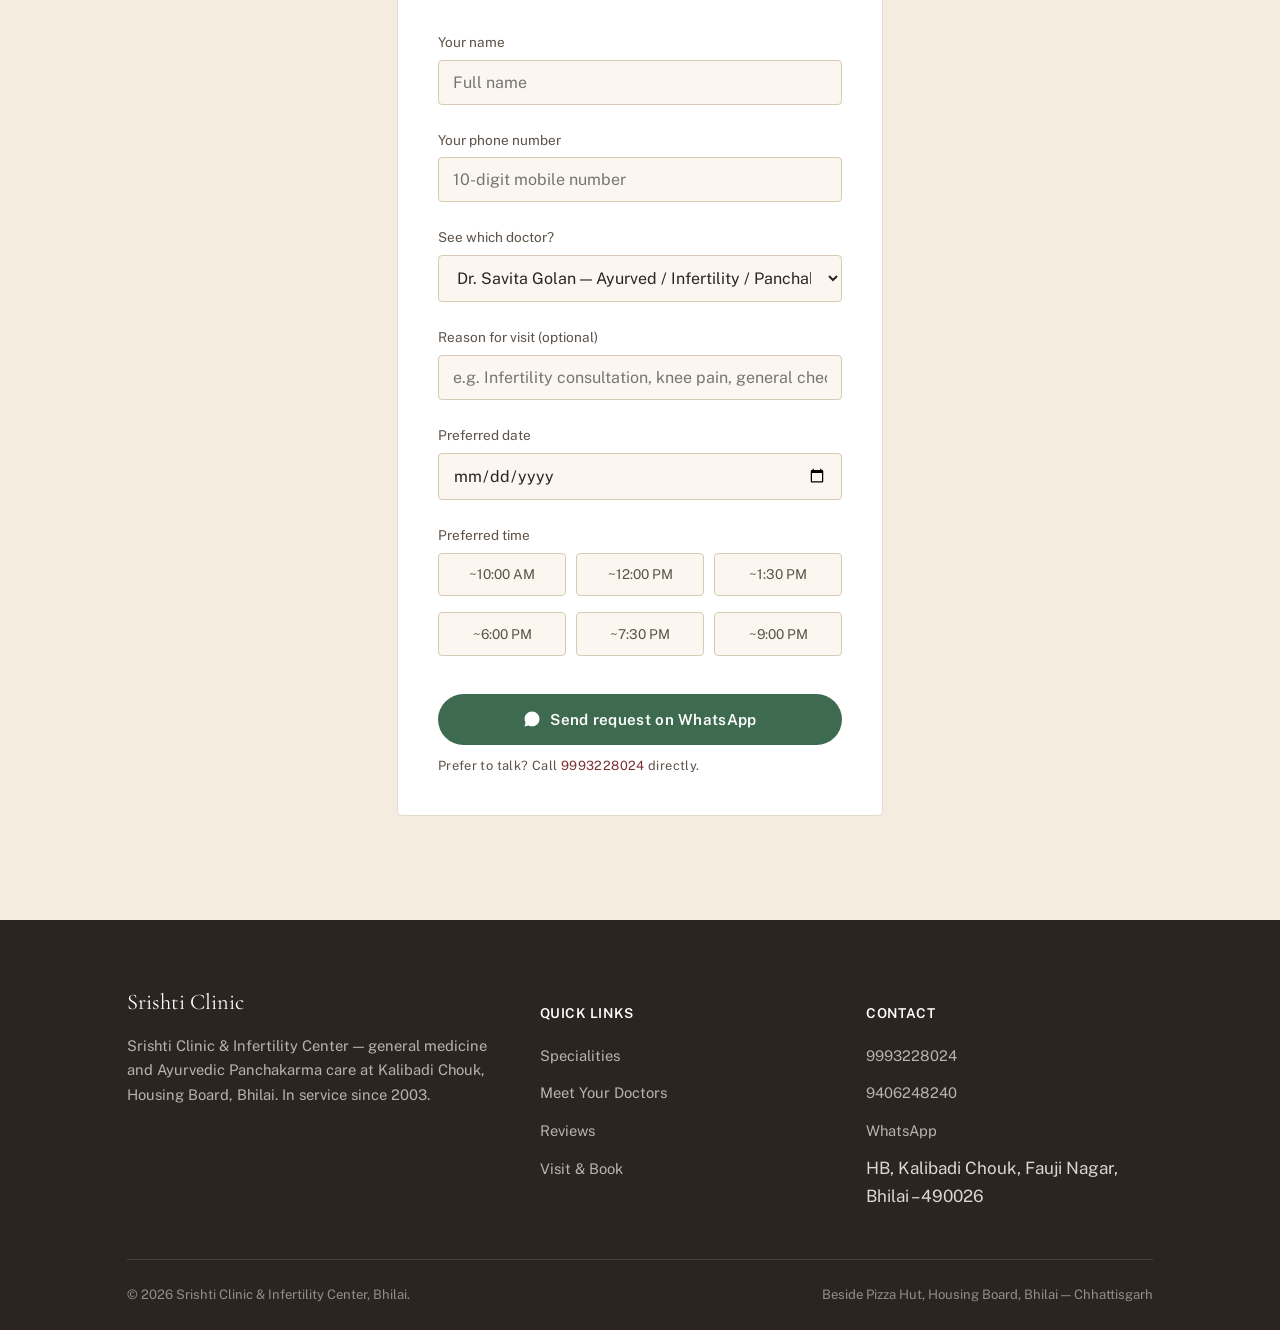
==== commit 119616ac: "Update contact.html" ====
--- a/contact.html
+++ b/contact.html
@@ -224,351 +224,6 @@
   </div>
 </footer>
 
-<script>
-// ===== COMPLETE TRANSLATIONS FOR CONTACT PAGE =====
-const translations = {
-  en: {
-    'dialog-title': 'Choose Your Language',
-    'dialog-subtitle': 'अपनी भाषा चुनें / Select your preferred language',
-    'dialog-skip': 'Skip for now',
-    'nav-home': 'Home',
-    'nav-specialities': 'Specialities',
-    'nav-doctors': 'Meet Your Doctors',
-    'nav-reviews': 'Reviews',
-    'nav-faq': 'FAQ',
-    'nav-visit': 'Visit & Book',
-    'call-clinic': 'Call clinic',
-    'visit-book': 'Visit & book',
-    'visit-lede': 'Find us at Kalibadi Chouk, right beside Pizza Hut in Housing Board. Call, WhatsApp, or send a booking request below and we\'ll confirm your slot.',
-    'address': 'Address',
-    'address-desc': 'HB, Kalibadi Chouk, I/E, Beside Pizza Hut, Fauji Nagar, Housing Board, Bhilai – 490026, Chhattisgarh',
-    'phone': 'Phone',
-    'whatsapp': 'WhatsApp',
-    'message-us': 'Message us directly →',
-    'timings': 'Timings',
-    'timings-desc-contact': 'Mon–Sat: 9:30 AM–2:00 PM & 5:30 PM–9:30 PM<br>Sunday: Closed',
-    'appointment-note': 'Appointments are recommended so you don\'t face last-minute waiting — use the form or WhatsApp button to request your slot.',
-    'get-directions': 'Get directions',
-    'request-appointment': 'Request an appointment',
-    'book-visit-title': 'Book your visit',
-    'book-desc': 'Fill this in and it opens WhatsApp with your details ready to send — we\'ll reply to confirm.',
-    'your-name': 'Your name',
-    'your-phone': 'Your phone number',
-    'see-doctor': 'See which doctor?',
-    'doc1': 'Dr. Savita Golan — Ayurved / Infertility / Panchakarma',
-    'doc2': 'Dr. N. Golan — General Physician & Surgeon',
-    'doc3': 'Not sure, please advise',
-    'reason-visit': 'Reason for visit (optional)',
-    'pref-date': 'Preferred date',
-    'pref-time': 'Preferred time',
-    'send-request': 'Send request on WhatsApp',
-    'prefer-talk': 'Prefer to talk? Call',
-    'directly': 'directly.',
-    'footer-desc': 'Srishti Clinic & Infertility Center — general medicine and Ayurvedic Panchakarma care at Kalibadi Chouk, Housing Board, Bhilai. In service since 2003.',
-    'quick-links': 'QUICK LINKS',
-    'contact-title': 'CONTACT',
-  },
-  hi: {
-    'dialog-title': 'अपनी भाषा चुनें',
-    'dialog-subtitle': 'Choose Your Language / अपनी भाषा चुनें',
-    'dialog-skip': 'अभी छोड़ें',
-    'nav-home': 'होम',
-    'nav-specialities': 'विशेषताएं',
-    'nav-doctors': 'अपने डॉक्टरों से मिलें',
-    'nav-reviews': 'समीक्षाएं',
-    'nav-faq': 'सामान्य प्रश्न',
-    'nav-visit': 'विजिट और बुक',
-    'call-clinic': 'क्लिनिक कॉल करें',
-    'visit-book': 'विजिट और बुक',
-    'visit-lede': 'हमें कालीबाड़ी चौक, हाउसिंग बोर्ड में पिज्जा हट के ठीक बगल में खोजें। कॉल करें, व्हाट्सएप करें, या नीचे बुकिंग अनुरोध भेजें और हम आपके स्लॉट की पुष्टि करेंगे।',
-    'address': 'पता',
-    'address-desc': 'HB, कालीबाड़ी चौक, I/E, पिज्जा हट के बगल में, फौजी नगर, हाउसिंग बोर्ड, भिलाई – 490026, छत्तीसगढ़',
-    'phone': 'फोन',
-    'whatsapp': 'व्हाट्सएप',
-    'message-us': 'हमें सीधे संदेश भेजें →',
-    'timings': 'समय',
-    'timings-desc-contact': 'सोम–शनि: 9:30 AM–2:00 PM और 5:30 PM–9:30 PM<br>रविवार: बंद',
-    'appointment-note': 'अपॉइंटमेंट की सिफारिश की जाती है ताकि आपको अंतिम समय की प्रतीक्षा न करनी पड़े — अपना स्लॉट अनुरोध करने के लिए फॉर्म या व्हाट्सएप बटन का उपयोग करें।',
-    'get-directions': 'दिशा-निर्देश प्राप्त करें',
-    'request-appointment': 'अपॉइंटमेंट का अनुरोध करें',
-    'book-visit-title': 'अपनी विजिट बुक करें',
-    'book-desc': 'इसे भरें और यह आपके विवरण के साथ व्हाट्सएप खोलता है — हम पुष्टि करने के लिए जवाब देंगे।',
-    'your-name': 'आपका नाम',
-    'your-phone': 'आपका फोन नंबर',
-    'see-doctor': 'किस डॉक्टर से मिलना है?',
-    'doc1': 'डॉ. सविता गोलन — आयुर्वेद / बांझपन / पंचकर्म',
-    'doc2': 'डॉ. एन. गोलन — जनरल फिजिशियन और सर्जन',
-    'doc3': 'निश्चित नहीं, कृपया सलाह दें',
-    'reason-visit': 'विजिट का कारण (वैकल्पिक)',
-    'pref-date': 'पसंदीदा तारीख',
-    'pref-time': 'पसंदीदा समय',
-    'send-request': 'व्हाट्सएप पर अनुरोध भेजें',
-    'prefer-talk': 'बात करना पसंद करते हैं? कॉल करें',
-    'directly': 'सीधे।',
-    'footer-desc': 'सृष्टि क्लिनिक और इनफर्टिलिटी सेंटर — कालीबाड़ी चौक, हाउसिंग बोर्ड, भिलाई में सामान्य चिकित्सा और आयुर्वेदिक पंचकर्म देखभाल। 2003 से सेवा में।',
-    'quick-links': 'त्वरित लिंक',
-    'contact-title': 'संपर्क',
-  }
-};
-
-let currentLang = 'en';
-
-function showLanguageDialog() {
-  const dialog = document.getElementById('langDialog');
-  if (dialog) {
-    dialog.style.display = 'flex';
-    document.body.style.overflow = 'hidden';
-  }
-}
-
-function hideLanguageDialog() {
-  const dialog = document.getElementById('langDialog');
-  if (dialog) {
-    dialog.style.display = 'none';
-    document.body.style.overflow = '';
-  }
-}
-
-function setLanguage(lang, save = true) {
-  currentLang = lang;
-  document.documentElement.lang = lang;
-  
-  document.querySelectorAll('[data-translate]').forEach(el => {
-    const key = el.getAttribute('data-translate');
-    if (translations[lang] && translations[lang][key]) {
-      if (el.tagName === 'INPUT' || el.tagName === 'TEXTAREA') {
-        el.placeholder = translations[lang][key];
-      } else if (el.tagName === 'OPTION') {
-        el.textContent = translations[lang][key];
-      } else if (key === 'timings-desc-contact') {
-        el.innerHTML = translations[lang][key];
-      } else {
-        el.textContent = translations[lang][key];
-      }
-    }
-  });
-  
-  document.querySelectorAll('.lang-btn').forEach(btn => {
-    btn.classList.toggle('active', btn.getAttribute('data-lang') === lang);
-  });
-  
-  document.querySelectorAll('.lang-option').forEach(btn => {
-    btn.classList.toggle('selected', btn.getAttribute('data-lang-select') === lang);
-  });
-  
-  if (save) {
-    localStorage.setItem('srishti-lang', lang);
-    localStorage.setItem('srishti-lang-set', 'true');
-  }
-  
-  hideLanguageDialog();
-  updateClinicStatus();
-}
-
-const STATUS_VARIATIONS = {
-  open: {
-    en: ['Open now', 'We are open', 'Clinic is open', 'Open for consultations'],
-    hi: ['अभी खुला है', 'हम खुले हैं', 'क्लिनिक खुला है', 'परामर्श के लिए खुला']
-  },
-  closed: {
-    en: ['Sorry, We Are Closed At The Moment :(', 'We are currently closed', 'Clinic is closed right now', 'Closed for now'],
-    hi: ['क्षमा करें, हम इस समय बंद हैं :(', 'हम वर्तमान में बंद हैं', 'क्लिनिक अभी बंद है', 'अभी बंद है']
-  },
-  opening: {
-    en: ['Opening soon', 'We open shortly', 'About to open', 'Opening in a bit'],
-    hi: ['जल्द खुलेगा', 'हम जल्द खुलेंगे', 'खुलने वाला है', 'थोड़ी देर में खुलेगा']
-  },
-  closing: {
-    en: ['Closing soon', 'We close shortly', 'About to close', 'Closing in a bit'],
-    hi: ['जल्द बंद होगा', 'हम जल्द बंद करेंगे', 'बंद होने वाला है', 'थोड़ी देर में बंद होगा']
-  }
-};
-
-function getRandomVariation(type) {
-  const variations = STATUS_VARIATIONS[type][currentLang] || STATUS_VARIATIONS[type].en;
-  return variations[Math.floor(Math.random() * variations.length)];
-}
-
-const CLINIC_HOURS = {
-  0: null,
-  1: [[9*60+30, 14*60], [17*60+30, 21*60+30]],
-  2: [[9*60+30, 14*60], [17*60+30, 21*60+30]],
-  3: [[9*60+30, 14*60], [17*60+30, 21*60+30]],
-  4: [[9*60+30, 14*60], [17*60+30, 21*60+30]],
-  5: [[9*60+30, 14*60], [17*60+30, 21*60+30]],
-  6: [[9*60+30, 14*60], [17*60+30, 21*60+30]],
-};
-
-function fmtTime(mins) {
-  let h = Math.floor(mins / 60), m = mins % 60;
-  const ampm = h >= 12 ? 'PM' : 'AM';
-  h = h % 12; if (h === 0) h = 12;
-  return `${h}:${m.toString().padStart(2,'0')} ${ampm}`;
-}
-
-function updateClinicStatus() {
-  const now = new Date();
-  const day = now.getDay();
-  const mins = now.getHours() * 60 + now.getMinutes();
-  const todaySlots = CLINIC_HOURS[day];
-  
-  let status = 'closed';
-  let message = '';
-  let nextOpening = null;
-  
-  const dayNames = currentLang === 'hi' 
-    ? ['रविवार','सोमवार','मंगलवार','बुधवार','गुरुवार','शुक्रवार','शनिवार']
-    : ['Sunday','Monday','Tuesday','Wednesday','Thursday','Friday','Saturday'];
-  
-  const todayLabel = currentLang === 'hi' ? 'आज' : 'today';
-  const tomorrowLabel = currentLang === 'hi' ? 'कल' : 'tomorrow';
-  const opensLabel = currentLang === 'hi' ? 'खुलेगा' : 'Opens';
-  const atLabel = currentLang === 'hi' ? 'पर' : 'at';
-  const untilLabel = currentLang === 'hi' ? 'तक' : 'Until';
-  const closesLabel = currentLang === 'hi' ? 'बंद होगा' : 'Closes';
-  
-  if (todaySlots) {
-    for (const [start, end] of todaySlots) {
-      if (mins < start && start - mins <= 30) {
-        status = 'opening';
-        message = `${getRandomVariation('opening')} <span class="status-note">${opensLabel} ${atLabel} ${fmtTime(start)}</span>`;
-        break;
-      }
-      
-      if (mins >= start && mins < end) {
-        if (end - mins <= 30) {
-          status = 'closing';
-          message = `${getRandomVariation('closing')} <span class="status-note">${closesLabel} ${atLabel} ${fmtTime(end)}</span>`;
-        } else {
-          status = 'open';
-          message = `${getRandomVariation('open')} <span class="status-note">${untilLabel} ${fmtTime(end)}</span>`;
-        }
-        break;
-      }
-    }
-  }
-  
-  if (status === 'closed') {
-    for (let offset = 0; offset <= 7; offset++) {
-      const d = (day + offset) % 7;
-      const slots = CLINIC_HOURS[d];
-      if (!slots) continue;
-      
-      for (const [start] of slots) {
-        if (offset === 0 && start <= mins) continue;
-        
-        const dayName = offset === 0 ? todayLabel 
-          : offset === 1 ? tomorrowLabel 
-          : dayNames[d];
-        
-        nextOpening = `${opensLabel} ${dayName} ${atLabel} ${fmtTime(start)}`;
-        break;
-      }
-      if (nextOpening) break;
-    }
-    
-    message = `${getRandomVariation('closed')} <span class="status-note">${nextOpening || ''}</span>`;
-  }
-  
-  updateStatusPill('statusPill', 'statusText', status, message);
-  updateStatusPill('statusPillTimings', 'statusTextTimings', status, message);
-}
-
-function updateStatusPill(pillId, textId, status, message) {
-  const pill = document.getElementById(pillId);
-  const text = document.getElementById(textId);
-  if (!pill || !text) return;
-  
-  pill.classList.remove('status-open', 'status-closed', 'status-opening', 'status-closing');
-  pill.classList.add(`status-${status}`);
-  text.innerHTML = message;
-}
-
-function initNavigation() {
-  const navToggle = document.getElementById('navToggle');
-  const mainNav = document.getElementById('mainNav');
-  const siteHeader = document.getElementById('siteHeader');
-  
-  navToggle?.addEventListener('click', () => {
-    const isOpen = mainNav.classList.toggle('open');
-    navToggle.setAttribute('aria-expanded', isOpen);
-  });
-  
-  mainNav?.querySelectorAll('a').forEach(link => {
-    link.addEventListener('click', () => {
-      mainNav.classList.remove('open');
-      navToggle?.setAttribute('aria-expanded', 'false');
-    });
-  });
-  
-  window.addEventListener('scroll', () => {
-    if (window.scrollY > 50) {
-      siteHeader?.classList.add('scrolled');
-    } else {
-      siteHeader?.classList.remove('scrolled');
-    }
-  });
-}
-
-function initBookingForm() {
-  const form = document.getElementById('bookingForm');
-  form?.addEventListener('submit', (e) => {
-    e.preventDefault();
-    const name = document.getElementById('bName').value.trim() || 'a patient';
-    const phone = document.getElementById('bPhone').value.trim();
-    const doctor = document.getElementById('bDoctor').value;
-    const reason = document.getElementById('bReason').value.trim();
-    const date = document.getElementById('bDate').value;
-    const slotInput = document.querySelector('input[name="slot"]:checked');
-    const slot = slotInput ? slotInput.value : 'a convenient time';
-    
-    let msg = `Namaste, I am ${name}`;
-    if (phone) msg += ` (${phone})`;
-    msg += `. I would like to book an appointment with ${doctor}.`;
-    if (reason) msg += ` Reason: ${reason}.`;
-    if (date) msg += ` Preferred date: ${date}.`;
-    msg += ` Preferred time: ${slot}.`;
-    
-    const url = `https://wa.me/919993228024?text=${encodeURIComponent(msg)}`;
-    window.open(url, '_blank');
-  });
-}
-
-document.addEventListener('DOMContentLoaded', () => {
-  const langSet = localStorage.getItem('srishti-lang-set');
-  const savedLang = localStorage.getItem('srishti-lang') || 'en';
-  
-  document.querySelectorAll('[data-lang-select]').forEach(btn => {
-    btn.addEventListener('click', () => {
-      setLanguage(btn.getAttribute('data-lang-select'));
-    });
-  });
-  
-  document.querySelectorAll('.lang-btn').forEach(btn => {
-    btn.addEventListener('click', () => {
-      setLanguage(btn.getAttribute('data-lang'));
-    });
-  });
-  
-  document.getElementById('dialogClose')?.addEventListener('click', hideLanguageDialog);
-  document.getElementById('dialogSkip')?.addEventListener('click', hideLanguageDialog);
-  
-  setLanguage(savedLang, false);
-  
-  if (!langSet) {
-    setTimeout(showLanguageDialog, 500);
-  }
-  
-  initNavigation();
-  initBookingForm();
-  
-  updateClinicStatus();
-  setInterval(updateClinicStatus, 60 * 1000);
-  
-  setInterval(() => {
-    updateClinicStatus();
-  }, 30 * 1000);
-});
-</script>
+<script src="script.js"></script>
 </body>
-</html>+</html>
--- a/style.css
+++ b/style.css
@@ -3,7 +3,6 @@
    ========================================================================== */
 
 :root {
-  /* ---- Color: warm heritage palette (not clinical blue) ---- */
   --color-bg:          #FBF7F0;
   --color-bg-alt:      #F3ECDF;
   --color-surface:     #FFFFFF;
@@ -42,15 +41,33 @@
 
 @media (max-width: 720px) {
   :root {
-    --h1-size: 2.4rem;  --h1-lh: 1.12;
-    --h2-size: 1.85rem; --h2-lh: 1.2;
-    --h3-size: 1.25rem;
+    --h1-size: 2.15rem;  --h1-lh: 1.18;
+    --h2-size: 1.7rem; --h2-lh: 1.22;
+    --h3-size: 1.2rem;
     --body-size: 1rem;
     --space-5: 2.75rem;
     --space-6: 3.5rem;
-    --container-pad: 6.5vw;
+    --container-pad: 5.5vw;
   }
 }
+@media (max-width: 400px) {
+  :root {
+    --h1-size: 1.9rem; --h1-lh: 1.2;
+    --h2-size: 1.55rem;
+  }
+}
+
+/* ==========================================================================
+   GLOBAL OVERFLOW SAFETY
+   --------------------------------------------------------------------------
+   Root cause of the reported mobile bug: nothing constrained inline
+   elements (like the typewriter span, or long untranslated hero copy) from
+   forcing the layout wider than the viewport. Once ANY element overflows,
+   the whole page gains horizontal scroll — which is what made the hero
+   image look "cut off" (it wasn't clipped, the viewport had shifted).
+   html/body get a hard clamp, and text-bearing elements get safe wrapping.
+   ========================================================================== */
+html, body { max-width: 100%; overflow-x: hidden; }
 
 * { box-sizing: border-box; }
 html { scroll-behavior: smooth; }
@@ -63,12 +80,15 @@
   line-height: var(--body-lh);
   font-weight: var(--body-weight);
   -webkit-font-smoothing: antialiased;
-  overflow-x: hidden;
 }
 img { max-width: 100%; display: block; }
 a { color: inherit; text-decoration: none; }
 ul { margin: 0; padding: 0; list-style: none; }
-h1, h2, h3, p { margin: 0; }
+h1, h2, h3, p {
+  margin: 0;
+  overflow-wrap: break-word;
+  word-break: break-word;
+}
 button { font-family: inherit; cursor: pointer; }
 
 .numeral { font-variant-numeric: lining-nums tabular-nums; }
@@ -103,8 +123,9 @@
   letter-spacing: var(--caption-track); color: var(--color-ink-soft);
 }
 p.lede { font-size: 1.2rem; line-height: 1.6; color: var(--color-ink-soft); max-width: 62ch; }
-
-.container { max-width: 1180px; margin: 0 auto; padding: 0 var(--container-pad); }
+@media (max-width: 720px) { p.lede { font-size: 1.05rem; } }
+
+.container { max-width: 1180px; margin: 0 auto; padding: 0 var(--container-pad); width: 100%; }
 .band { padding: var(--space-6) 0; }
 .band-alt { background: var(--color-bg-alt); }
 .rule {
@@ -188,21 +209,16 @@
   background: var(--color-maroon);
   margin-left: 2px;
   animation: blink 0.7s infinite;
+  vertical-align: text-bottom;
 }
 @keyframes blink {
   0%, 100% { opacity: 1; }
   50% { opacity: 0; }
 }
+#typewriter { display: inline; overflow-wrap: break-word; word-break: break-word; }
 
 /* ==========================================================================
-   HEADER / NAV — FIXED
-   --------------------------------------------------------------------------
-   Previously .nav-row mixed flex children that had no shrink/grow rules,
-   so at in-between widths the center links and the right-hand language
-   pills could overlap the logo and each other. Fix: every direct zone
-   (.brand, nav.main-nav, .nav-cta) now declares an explicit flex
-   behavior, and nav.main-nav gets min-width: 0 + flex-wrap so it gives
-   way instead of overflowing on top of its siblings.
+   HEADER / NAV
    ========================================================================== */
 
 header.site-header {
@@ -283,7 +299,6 @@
 
 .nav-toggle { display: none; }
 
-/* Tablet: tighten before things get cramped, rather than letting them collide */
 @media (max-width: 1080px) and (min-width: 861px) {
   nav.main-nav { gap: 0.85rem; }
   nav.main-nav a { font-size: 0.88rem; }
@@ -294,34 +309,72 @@
   .nav-row { flex-wrap: nowrap; }
 
   nav.main-nav {
-    position: fixed; inset: 64px 0 0 0; background: var(--color-bg);
-    flex-direction: column; align-items: flex-start; justify-content: flex-start;
+    position: fixed;
+    top: 64px; right: 0; bottom: 0;
+    width: min(86vw, 340px);
+    left: auto;
+    background: var(--color-bg);
+    flex-direction: column;
+    align-items: stretch;
+    justify-content: flex-start;
     flex-wrap: nowrap;
-    gap: var(--space-3);
-    padding: var(--space-4) var(--container-pad); transform: translateX(100%);
-    transition: transform 0.3s cubic-bezier(0.4, 0, 0.2, 1); overflow-y: auto;
-    box-shadow: -4px 0 20px rgba(43,36,32,0.1);
+    gap: 0;
+    padding: var(--space-3) 0;
+    margin: 0;
+    box-sizing: border-box;
+    transform: translateX(100%);
+    transition: transform 0.3s cubic-bezier(0.4, 0, 0.2, 1);
+    overflow-y: auto;
+    box-shadow: -4px 0 24px rgba(43,36,32,0.14);
     z-index: 999;
   }
   nav.main-nav.open { transform: translateX(0); }
-  nav.main-nav a { font-size: 1.15rem; width: 100%; padding: 0.5rem 0; }
+
+  nav.main-nav a {
+    display: block;
+    width: 100%;
+    box-sizing: border-box;
+    font-size: 1.05rem;
+    padding: 0.95rem 1.5rem;
+    border-bottom: 1px solid var(--color-line);
+    white-space: normal;
+  }
+  nav.main-nav a::after { display: none; }
+  nav.main-nav a:last-child { border-bottom: none; }
+  nav.main-nav a:hover, nav.main-nav a.active {
+    background: var(--color-bg-alt);
+    color: var(--color-maroon);
+  }
 
   .nav-toggle {
     display: inline-flex; align-items: center; justify-content: center;
     width: 42px; height: 42px;
     background: none; border: none; padding: 0.4rem;
     position: relative; z-index: 1001;
+    flex-shrink: 0;
   }
   .nav-toggle svg { width: 24px; height: 24px; }
 
+  .nav-cta { gap: 0.5rem; }
   .nav-cta .btn-secondary { display: none; }
   .lang-btn { padding: 0.3rem 0.5rem; font-size: 0.75rem; }
+}
+
+@media (max-width: 860px) {
+  body.nav-open { overflow: hidden; }
+  body.nav-open::after {
+    content: '';
+    position: fixed; inset: 64px 0 0 0;
+    background: rgba(43,36,32,0.35);
+    z-index: 998;
+  }
 }
 
 @media (max-width: 480px) {
   .nav-row { padding: 0.85rem 4.5vw; }
   .brand-mark { width: 28px; height: 28px; }
-  .brand-text { font-size: 1.1rem; }
+  .brand-text { font-size: 1.05rem; }
+  nav.main-nav { width: 82vw; top: 60px; }
 }
 
 /* ---- Hero ---- */
@@ -330,16 +383,29 @@
   display: grid; grid-template-columns: 1.1fr 0.9fr; gap: var(--space-5);
   align-items: center;
 }
-@media (max-width: 900px) { .hero { grid-template-columns: 1fr; gap: var(--space-4); padding-top: var(--space-4); } }
+@media (max-width: 900px) {
+  .hero {
+    grid-template-columns: 1fr;
+    gap: var(--space-4);
+    padding-top: var(--space-4);
+  }
+  .hero > * { min-width: 0; }
+}
 
 .eyebrow-line {
   display: flex; align-items: center; gap: 0.6rem;
   color: var(--color-brass); font-size: 0.92rem; margin-bottom: var(--space-3);
   animation: fadeInUp 0.8s ease;
-}
-.eyebrow-line .dot { width: 6px; height: 6px; border-radius: 50%; background: var(--color-brass); }
-
-.hero h1 { color: var(--color-ink); margin-bottom: var(--space-3); animation: fadeInUp 0.8s ease 0.2s both; }
+  flex-wrap: wrap;
+}
+.eyebrow-line .dot { width: 6px; height: 6px; border-radius: 50%; background: var(--color-brass); flex-shrink: 0; }
+
+.hero h1 {
+  color: var(--color-ink);
+  margin-bottom: var(--space-3);
+  animation: fadeInUp 0.8s ease 0.2s both;
+  min-height: 1.2em;
+}
 .hero h1 em { font-style: italic; color: var(--color-maroon); }
 .hero-actions { display: flex; flex-wrap: wrap; gap: 1rem; margin-top: var(--space-4); animation: fadeInUp 0.8s ease 0.4s both; }
 .hero-stats { display: flex; gap: var(--space-4); margin-top: var(--space-4); flex-wrap: wrap; animation: fadeInUp 0.8s ease 0.6s both; }
@@ -351,10 +417,7 @@
   to { opacity: 1; transform: translateY(0); }
 }
 
-/* ==========================================================================
-   HERO VISUAL — evaporation effect, containment fixed + filter added
-   ========================================================================== */
-
+/* ---- Hero visual ---- */
 .hero-visual {
   position: relative; border-radius: var(--radius-card);
   overflow: hidden;
@@ -363,11 +426,15 @@
   border: 1px solid var(--color-line-dark);
   box-shadow: 0 24px 48px -24px rgba(43,36,32,0.28);
   animation: fadeInUp 0.8s ease 0.3s both;
+  width: 100%;
 }
 .hero-visual img {
   width: 100%; height: 100%; object-fit: cover; aspect-ratio: 4/5;
   filter: sepia(0.18) contrast(1.06) brightness(0.97) saturate(1.05);
   transition: filter 1s ease, transform 1s ease;
+}
+@media (max-width: 900px) {
+  .hero-visual img { aspect-ratio: 16/11; }
 }
 .hero-visual:hover img {
   transform: scale(1.03);
@@ -389,26 +456,26 @@
   z-index: 1;
 }
 .hero-visual .evap-overlay.active {
-  opacity: 1;
+  opacity: 0.55;
   animation: evaporate 3s ease-in-out infinite;
 }
 
 @keyframes evaporate {
   0%, 100% {
     background: linear-gradient(135deg,
-      rgba(43,36,32,0.2) 0%,
-      rgba(122,46,46,0.15) 25%,
-      rgba(43,36,32,0.25) 50%,
-      rgba(87,99,79,0.15) 75%,
-      rgba(43,36,32,0.2) 100%);
+      rgba(43,36,32,0.12) 0%,
+      rgba(122,46,46,0.08) 25%,
+      rgba(43,36,32,0.14) 50%,
+      rgba(87,99,79,0.08) 75%,
+      rgba(43,36,32,0.12) 100%);
   }
   50% {
     background: linear-gradient(135deg,
-      rgba(43,36,32,0.6) 0%,
-      rgba(122,46,46,0.5) 25%,
-      rgba(43,36,32,0.65) 50%,
-      rgba(87,99,79,0.5) 75%,
-      rgba(43,36,32,0.6) 100%);
+      rgba(43,36,32,0.3) 0%,
+      rgba(122,46,46,0.22) 25%,
+      rgba(43,36,32,0.32) 50%,
+      rgba(87,99,79,0.22) 75%,
+      rgba(43,36,32,0.3) 100%);
   }
 }
 
@@ -424,14 +491,8 @@
   animation: float-up 3s ease-out infinite;
 }
 @keyframes float-up {
-  0% {
-    transform: translateY(0) scale(1);
-    opacity: 0.8;
-  }
-  100% {
-    transform: translateY(-100px) scale(0);
-    opacity: 0;
-  }
+  0% { transform: translateY(0) scale(1); opacity: 0.8; }
+  100% { transform: translateY(-100px) scale(0); opacity: 0; }
 }
 
 .hero-badge {
@@ -442,14 +503,12 @@
   border: 1px solid var(--color-line);
   z-index: 3;
   transition: transform 0.3s ease;
+  flex-wrap: wrap;
 }
 .hero-visual:hover .hero-badge { transform: translateY(-4px); }
 .hero-badge .stars { color: var(--color-brass); font-size: 0.95rem; letter-spacing: 1px; }
 .hero-badge .txt { font-size: 0.82rem; color: var(--color-ink-soft); }
 .hero-badge strong { color: var(--color-ink); font-weight: 600; }
-
-/* NOTE: if particle-spawning JS does document.body.appendChild(particle),
-   change it to document.querySelector('.hero-visual').appendChild(particle) */
 
 /* ---- Section heading ---- */
 .section-head { max-width: 640px; margin-bottom: var(--space-4); }
@@ -494,10 +553,7 @@
 .spec-item h3 { font-size: 1.15rem; color: var(--color-ink); }
 .spec-item p { font-size: 0.9rem; color: var(--color-ink-soft); }
 
-/* ==========================================================================
-   MEET YOUR DOCTORS — doctor duo strip (filter added)
-   ========================================================================== */
-
+/* ---- Doctor duo strip ---- */
 .doctor-strip {
   display: grid; grid-template-columns: 1fr 1fr; gap: var(--space-4);
 }
@@ -538,9 +594,7 @@
   filter: sepia(0.12) contrast(1.04) brightness(0.99);
   transition: filter 0.4s ease, transform 0.4s ease;
 }
-.doctor-card:hover img {
-  filter: sepia(0.05) contrast(1.05) brightness(1.01);
-}
+.doctor-card:hover img { filter: sepia(0.05) contrast(1.05) brightness(1.01); }
 
 /* ---- Timings + booking widget ---- */
 .timing-panel {
@@ -572,20 +626,16 @@
   transition: all 0.4s ease;
   position: relative;
   z-index: 1;
+  max-width: 100%;
 }
 .status-pill .dot { width: 8px; height: 8px; border-radius: 50%; flex-shrink: 0; }
 .status-open { background: rgba(87,99,79,0.35); color: #C9DCC0; }
 .status-open .dot { background: #7FBF6E; box-shadow: 0 0 0 4px rgba(127,191,110,0.25); animation: pulse-dot 2s infinite; }
 .status-closed { background: rgba(122,46,46,0.35); color: #F0C9C9; }
 .status-closed .dot { background: #E08A8A; }
-.status-opening {
-  background: rgba(201,168,118,0.3); color: #E8D5B5;
-  animation: pulse-soft 2s infinite;
-}
+.status-opening { background: rgba(201,168,118,0.3); color: #E8D5B5; animation: pulse-soft 2s infinite; }
 .status-opening .dot { background: #C9A876; animation: pulse-dot 2s infinite; }
-.status-closing {
-  background: rgba(201,168,118,0.25); color: #E8D5B5;
-}
+.status-closing { background: rgba(201,168,118,0.25); color: #E8D5B5; }
 .status-closing .dot { background: #D4A76A; animation: pulse-dot 1.5s infinite; }
 .status-note { display: block; font-weight: 400; font-size: 0.8rem; color: rgba(255,255,255,0.6); margin-top: 0.15rem; }
 
@@ -612,7 +662,7 @@
   .status-opening { animation: none; }
 }
 
-.timing-row { display: flex; justify-content: space-between; padding: 0.65rem 0; border-bottom: 1px solid rgba(255,255,255,0.12); font-size: 0.92rem; position: relative; z-index: 1; transition: background 0.3s ease; }
+.timing-row { display: flex; justify-content: space-between; padding: 0.65rem 0; border-bottom: 1px solid rgba(255,255,255,0.12); font-size: 0.92rem; position: relative; z-index: 1; transition: background 0.3s ease; gap: 0.5rem; flex-wrap: wrap; }
 .timing-row:hover { background: rgba(255,255,255,0.05); }
 .timing-row:last-child { border-bottom: none; }
 .timing-row .day { color: rgba(255,255,255,0.7); }
@@ -627,9 +677,7 @@
   border-radius: var(--radius-card); padding: var(--space-4);
   transition: box-shadow 0.3s ease;
 }
-.booking-card:hover {
-  box-shadow: 0 8px 24px rgba(43,36,32,0.1);
-}
+.booking-card:hover { box-shadow: 0 8px 24px rgba(43,36,32,0.1); }
 .field { margin-bottom: var(--space-3); }
 .field label { display: block; font-size: 0.85rem; color: var(--color-ink-soft); margin-bottom: 0.4rem; }
 .field input, .field select {
@@ -644,18 +692,16 @@
   outline: none;
 }
 .time-grid { display: grid; grid-template-columns: repeat(3, 1fr); gap: 0.6rem; }
+@media (max-width: 380px) { .time-grid { grid-template-columns: repeat(2, 1fr); } }
 .time-slot {
   padding: 0.6rem 0.4rem; text-align: center; font-size: 0.85rem;
   border: 1px solid var(--color-line-dark); border-radius: 4px; background: var(--color-bg);
   color: var(--color-ink-soft); transition: all 0.3s cubic-bezier(0.4, 0, 0.2, 1);
   cursor: pointer;
+  position: relative;
 }
 .time-slot input { position: absolute; opacity: 0; pointer-events: none; }
-.time-slot:hover {
-  border-color: var(--color-brass);
-  background: rgba(201,168,118,0.1);
-  transform: translateY(-2px);
-}
+.time-slot:hover { border-color: var(--color-brass); background: rgba(201,168,118,0.1); transform: translateY(-2px); }
 .time-slot.selected, .time-slot:has(input:checked) {
   border-color: var(--color-maroon);
   background: rgba(122,46,46,0.07);
@@ -673,14 +719,10 @@
   transition: all 0.4s cubic-bezier(0.4, 0, 0.2, 1);
   position: relative;
 }
-.review-card:hover {
-  transform: translateY(-4px);
-  box-shadow: 0 12px 32px rgba(43,36,32,0.12);
-  border-color: var(--color-line-dark);
-}
+.review-card:hover { transform: translateY(-4px); box-shadow: 0 12px 32px rgba(43,36,32,0.12); border-color: var(--color-line-dark); }
 .review-stars { color: var(--color-brass); letter-spacing: 2px; font-size: 0.95rem; margin-bottom: 0.7rem; }
 .review-card p { color: var(--color-ink); font-size: 1rem; margin-bottom: 0.9rem; }
-.review-meta { display: flex; justify-content: space-between; align-items: center; }
+.review-meta { display: flex; justify-content: space-between; align-items: center; flex-wrap: wrap; gap: 0.4rem; }
 .review-name { font-weight: 600; font-size: 0.9rem; }
 .review-when { font-size: 0.8rem; color: var(--color-ink-soft); }
 
@@ -697,12 +739,9 @@
 .faq-item summary .plus { flex-shrink: 0; font-size: 1.4rem; color: var(--color-brass); transition: transform 0.3s ease; }
 .faq-item[open] summary .plus { transform: rotate(45deg); }
 .faq-item .faq-a { padding: 0 0 1.4rem; color: var(--color-ink-soft); max-width: 68ch; animation: fadeIn 0.3s ease; }
-@keyframes fadeIn {
-  from { opacity: 0; }
-  to { opacity: 1; }
-}
-
-/* ---- Poster / gallery strip ---- */
+@keyframes fadeIn { from { opacity: 0; } to { opacity: 1; } }
+
+/* ---- Gallery strip ---- */
 .gallery-strip { display: grid; grid-template-columns: repeat(4, 1fr); gap: var(--space-2); }
 @media (max-width: 760px) { .gallery-strip { grid-template-columns: repeat(2, 1fr); } }
 .gallery-strip figure {
@@ -720,11 +759,7 @@
   opacity: 0;
   transition: opacity 0.3s ease;
 }
-.gallery-strip figure:hover {
-  transform: scale(1.03);
-  box-shadow: 0 16px 40px rgba(43,36,32,0.25);
-  z-index: 1;
-}
+.gallery-strip figure:hover { transform: scale(1.03); box-shadow: 0 16px 40px rgba(43,36,32,0.25); z-index: 1; }
 .gallery-strip figure:hover::after { opacity: 1; }
 .gallery-strip img {
   aspect-ratio: 3/4; object-fit: cover; transition: transform 0.4s ease, filter 0.4s ease;
@@ -746,18 +781,15 @@
   60% { transform: scale(1.1); }
   100% { transform: scale(1); }
 }
-.wa-float:hover {
-  transform: scale(1.1);
-  box-shadow: 0 16px 32px -6px rgba(62,107,79,0.65);
-}
+.wa-float:hover { transform: scale(1.1); box-shadow: 0 16px 32px -6px rgba(62,107,79,0.65); }
 .wa-float svg { width: 28px; height: 28px; }
+@media (max-width: 480px) {
+  .wa-float { width: 52px; height: 52px; bottom: 16px; right: 16px; }
+  .wa-float svg { width: 24px; height: 24px; }
+}
 
 /* ---- Footer ---- */
-footer.site-footer {
-  background: var(--color-ink);
-  color: rgba(251,247,240,0.85);
-  padding: var(--space-5) 0 var(--space-3);
-}
+footer.site-footer { background: var(--color-ink); color: rgba(251,247,240,0.85); padding: var(--space-5) 0 var(--space-3); }
 .footer-grid { display: grid; grid-template-columns: 1.3fr 1fr 1fr; gap: var(--space-4); margin-bottom: var(--space-4); }
 @media (max-width: 760px) { .footer-grid { grid-template-columns: 1fr; gap: var(--space-3); } }
 .footer-grid h4 { color: #fff; font-family: var(--font-body); font-size: 0.85rem; letter-spacing: 0.04em; margin-bottom: 1rem; font-weight: 600; }
@@ -781,78 +813,33 @@
 .breadcrumb a { color: var(--color-maroon); transition: color 0.3s ease; }
 .breadcrumb a:hover { color: var(--color-maroon-dark); text-decoration: underline; }
 
-/* ==========================================================================
-   DOCTOR PROFILE (individual "Meet Your Doctors" page) — filter present
-   ========================================================================== */
-
+/* ---- Doctor profile ---- */
 .profile-block {
   display: grid; grid-template-columns: 0.85fr 1.15fr; gap: var(--space-5);
   align-items: start; padding: var(--space-5) 0;
   animation: fadeInUp 0.8s ease;
 }
-@media (max-width: 860px) { .profile-block { grid-template-columns: 1fr; gap: var(--space-3); } }
+@media (max-width: 860px) { .profile-block { grid-template-columns: 1fr; gap: var(--space-3); } .profile-block > * { min-width: 0; } }
 
 .profile-photo {
   position: relative;
   border-radius: var(--radius-card);
   overflow: hidden;
   border: 1px solid var(--color-line-dark);
-  box-shadow:
-    0 20px 40px -12px rgba(43,36,32,0.25),
-    0 0 0 8px rgba(201,168,118,0.08);
+  box-shadow: 0 20px 40px -12px rgba(43,36,32,0.25), 0 0 0 8px rgba(201,168,118,0.08);
   transition: all 0.4s cubic-bezier(0.4, 0, 0.2, 1);
 }
-.profile-photo:hover {
-  transform: translateY(-6px);
-  box-shadow:
-    0 28px 56px -12px rgba(43,36,32,0.35),
-    0 0 0 8px rgba(201,168,118,0.12);
-}
-.profile-photo::after {
-  content: '';
-  position: absolute;
-  inset: 0;
-  background: radial-gradient(circle at center, transparent 60%, rgba(43,36,32,0.15) 100%);
-  pointer-events: none;
-  z-index: 1;
-}
+.profile-photo:hover { transform: translateY(-6px); box-shadow: 0 28px 56px -12px rgba(43,36,32,0.35), 0 0 0 8px rgba(201,168,118,0.12); }
+.profile-photo::after { content: ''; position: absolute; inset: 0; background: radial-gradient(circle at center, transparent 60%, rgba(43,36,32,0.15) 100%); pointer-events: none; z-index: 1; }
 .profile-photo img {
-  aspect-ratio: 3/4;
-  object-fit: cover;
-  border-radius: 4px 12px 4px 12px;
+  aspect-ratio: 3/4; object-fit: cover; border-radius: 4px 12px 4px 12px;
   filter: sepia(0.15) contrast(1.05) brightness(0.98);
   transition: filter 0.6s ease, transform 0.4s ease;
 }
-.profile-photo:hover img {
-  transform: scale(1.03);
-  filter: sepia(0.08) contrast(1.07) brightness(1.01);
-}
-.profile-photo::before {
-  content: '';
-  position: absolute;
-  top: 10px; right: 10px; bottom: 10px; left: 10px;
-  border: 1px solid rgba(201,168,118,0.3);
-  border-radius: 2px 8px 2px 8px;
-  z-index: 2;
-  pointer-events: none;
-}
-.profile-photo-placeholder {
-  aspect-ratio: 3/4;
-  display: flex;
-  align-items: center;
-  justify-content: center;
-  position: relative;
-  border-radius: 4px 12px 4px 12px;
-  overflow: hidden;
-}
-.profile-photo-placeholder::before {
-  content: '';
-  position: absolute;
-  inset: 10px;
-  border: 1px solid rgba(255,255,255,0.15);
-  border-radius: 2px 8px 2px 8px;
-  pointer-events: none;
-}
+.profile-photo:hover img { transform: scale(1.03); filter: sepia(0.08) contrast(1.07) brightness(1.01); }
+.profile-photo::before { content: ''; position: absolute; top: 10px; right: 10px; bottom: 10px; left: 10px; border: 1px solid rgba(201,168,118,0.3); border-radius: 2px 8px 2px 8px; z-index: 2; pointer-events: none; }
+.profile-photo-placeholder { aspect-ratio: 3/4; display: flex; align-items: center; justify-content: center; position: relative; border-radius: 4px 12px 4px 12px; overflow: hidden; }
+.profile-photo-placeholder::before { content: ''; position: absolute; inset: 10px; border: 1px solid rgba(255,255,255,0.15); border-radius: 2px 8px 2px 8px; pointer-events: none; }
 .ph-maroon { background: linear-gradient(160deg, var(--color-maroon) 0%, var(--color-maroon-dark) 100%); }
 .ph-sage { background: linear-gradient(160deg, var(--color-sage) 0%, #3c4638 100%); }
 
@@ -863,12 +850,7 @@
   font-size: 0.82rem; color: var(--color-ink-soft);
   transition: all 0.3s ease;
 }
-.cred-chip:hover {
-  background: var(--color-sage-light);
-  border-color: var(--color-sage);
-  color: var(--color-sage);
-  transform: translateY(-2px);
-}
+.cred-chip:hover { background: var(--color-sage-light); border-color: var(--color-sage); color: var(--color-sage); transform: translateY(-2px); }
 .focus-list { display: grid; grid-template-columns: 1fr 1fr; gap: 0.6rem 1.5rem; margin-top: 1.4rem; }
 @media (max-width: 540px) { .focus-list { grid-template-columns: 1fr; } }
 .focus-list li {
@@ -877,46 +859,28 @@
   padding: 0.5rem 0; border-bottom: 1px solid var(--color-line);
   transition: all 0.3s ease;
 }
-.focus-list li:hover {
-  padding-left: 8px;
-  color: var(--color-ink);
-}
-.focus-list li::before {
-  content: ''; width: 5px; height: 5px;
-  border-radius: 50%; background: var(--color-brass);
-  flex-shrink: 0;
-}
+.focus-list li:hover { padding-left: 8px; color: var(--color-ink); }
+.focus-list li::before { content: ''; width: 5px; height: 5px; border-radius: 50%; background: var(--color-brass); flex-shrink: 0; }
 
 /* ---- Contact page ---- */
 .contact-grid { display: grid; grid-template-columns: 1fr 1fr; gap: var(--space-5); align-items: start; }
-@media (max-width: 900px) { .contact-grid { grid-template-columns: 1fr; } }
-.contact-item {
-  display: flex; gap: 1rem; padding: var(--space-3) 0;
-  border-bottom: 1px solid var(--color-line);
-  transition: all 0.3s ease;
-}
+@media (max-width: 900px) { .contact-grid { grid-template-columns: 1fr; } .contact-grid > * { min-width: 0; } }
+.contact-item { display: flex; gap: 1rem; padding: var(--space-3) 0; border-bottom: 1px solid var(--color-line); transition: all 0.3s ease; }
 .contact-item:hover { transform: translateX(8px); }
 .contact-item:last-child { border-bottom: none; }
+.contact-item > div { min-width: 0; }
 .contact-icon {
   width: 42px; height: 42px; border-radius: 50%;
   background: var(--color-bg-alt); display: flex; align-items: center;
   justify-content: center; flex-shrink: 0; color: var(--color-maroon);
   transition: all 0.3s ease;
 }
-.contact-item:hover .contact-icon {
-  background: var(--color-maroon);
-  color: #fff;
-  transform: rotate(360deg);
-}
+.contact-item:hover .contact-icon { background: var(--color-maroon); color: #fff; transform: rotate(360deg); }
 .contact-icon svg { width: 20px; height: 20px; }
 .contact-item h4 { font-family: var(--font-body); font-weight: 600; font-size: 0.95rem; margin-bottom: 0.3rem; }
 .contact-item p, .contact-item a { color: var(--color-ink-soft); font-size: 0.95rem; }
 .contact-item a:hover { color: var(--color-maroon); }
-.map-embed {
-  border-radius: var(--radius-card); overflow: hidden;
-  border: 1px solid var(--color-line-dark); aspect-ratio: 4/3;
-  transition: box-shadow 0.3s ease;
-}
+.map-embed { border-radius: var(--radius-card); overflow: hidden; border: 1px solid var(--color-line-dark); aspect-ratio: 4/3; transition: box-shadow 0.3s ease; }
 .map-embed:hover { box-shadow: 0 12px 32px rgba(43,36,32,0.15); }
 .map-embed iframe { width: 100%; height: 100%; border: 0; }
 
@@ -926,12 +890,9 @@
   color: #3c4638; margin-top: var(--space-3);
   transition: all 0.3s ease;
 }
-.sticky-note:hover {
-  transform: translateX(4px);
-  box-shadow: 0 4px 12px rgba(87,99,79,0.2);
-}
-
-/* ---- Mobile Touch Effects ---- */
+.sticky-note:hover { transform: translateX(4px); box-shadow: 0 4px 12px rgba(87,99,79,0.2); }
+
+/* ---- Mobile touch effects ---- */
 @media (hover: none) {
   .btn:active { transform: scale(0.95); }
   .spec-item:active { transform: scale(0.98); box-shadow: 0 4px 12px rgba(43,36,32,0.1); }
@@ -944,7 +905,6 @@
   .cred-chip:active { transform: scale(0.95); }
   .focus-list li:active { padding-left: 4px; }
 }
-
 
 /* ==========================================================================
    LANGUAGE SELECTION DIALOG
@@ -998,121 +958,37 @@
   justify-content: center;
   transition: all 0.3s ease;
 }
-
-.lang-dialog .dialog-close:hover {
-  background: rgba(122,46,46,0.1);
-  color: var(--color-maroon);
-  transform: rotate(90deg);
-}
-
-.lang-dialog .dialog-emoji {
-  font-size: 4rem;
-  margin-bottom: 1.5rem;
-  animation: bounce 2s infinite;
-}
-
-@keyframes bounce {
-  0%, 100% { transform: translateY(0); }
-  50% { transform: translateY(-10px); }
-}
-
-.lang-dialog h2 {
-  font-family: var(--font-display);
-  color: var(--color-ink);
-  margin-bottom: 0.5rem;
-  font-size: 1.8rem;
-}
-
-.lang-dialog .dialog-subtitle {
-  color: var(--color-ink-soft);
-  margin-bottom: 2rem;
-  font-size: 1rem;
-}
-
-.lang-dialog .lang-options {
-  display: grid;
-  grid-template-columns: 1fr 1fr;
-  gap: 1rem;
-  margin-bottom: 1.5rem;
-}
-
+.lang-dialog .dialog-close:hover { background: rgba(122,46,46,0.1); color: var(--color-maroon); transform: rotate(90deg); }
+
+.lang-dialog .dialog-emoji { font-size: 4rem; margin-bottom: 1.5rem; animation: bounce 2s infinite; }
+@keyframes bounce { 0%, 100% { transform: translateY(0); } 50% { transform: translateY(-10px); } }
+
+.lang-dialog h2 { font-family: var(--font-display); color: var(--color-ink); margin-bottom: 0.5rem; font-size: 1.8rem; }
+.lang-dialog .dialog-subtitle { color: var(--color-ink-soft); margin-bottom: 2rem; font-size: 1rem; }
+
+.lang-dialog .lang-options { display: grid; grid-template-columns: 1fr 1fr; gap: 1rem; margin-bottom: 1.5rem; }
 .lang-dialog .lang-option {
-  background: var(--color-surface);
-  border: 2px solid var(--color-line);
-  border-radius: 12px;
-  padding: 1.5rem 1rem;
-  cursor: pointer;
-  transition: all 0.3s cubic-bezier(0.4, 0, 0.2, 1);
-  display: flex;
-  flex-direction: column;
-  align-items: center;
-  gap: 0.5rem;
-}
-
+  background: var(--color-surface); border: 2px solid var(--color-line); border-radius: 12px;
+  padding: 1.5rem 1rem; cursor: pointer; transition: all 0.3s cubic-bezier(0.4, 0, 0.2, 1);
+  display: flex; flex-direction: column; align-items: center; gap: 0.5rem;
+}
 .lang-dialog .lang-option:hover {
-  border-color: var(--color-maroon);
-  transform: translateY(-4px);
+  border-color: var(--color-maroon); transform: translateY(-4px);
   box-shadow: 0 8px 24px rgba(122,46,46,0.15);
   background: linear-gradient(135deg, #FFFFFF 0%, #FBF7F0 100%);
 }
-
-.lang-dialog .lang-option:active {
-  transform: scale(0.95);
-}
-
-.lang-dialog .lang-option .lang-emoji {
-  font-size: 2.5rem;
-  margin-bottom: 0.5rem;
-}
-
-.lang-dialog .lang-option .lang-name {
-  font-weight: 600;
-  color: var(--color-ink);
-  font-size: 1.1rem;
-}
-
-.lang-dialog .lang-option .lang-native {
-  color: var(--color-ink-soft);
-  font-size: 0.85rem;
-}
-
-.lang-dialog .lang-option.selected {
-  border-color: var(--color-maroon);
-  background: rgba(122,46,46,0.05);
-  box-shadow: 0 0 0 3px rgba(122,46,46,0.1);
-}
-
-.lang-dialog .dialog-footer {
-  font-size: 0.85rem;
-  color: var(--color-ink-soft);
-  margin-top: 1rem;
-}
-
-.lang-dialog .dialog-footer button {
-  background: none;
-  border: none;
-  color: var(--color-maroon);
-  text-decoration: underline;
-  cursor: pointer;
-  font-size: 0.85rem;
-}
-
-/* Mobile responsiveness for dialog */
+.lang-dialog .lang-option:active { transform: scale(0.95); }
+.lang-dialog .lang-option .lang-emoji { font-size: 2.5rem; margin-bottom: 0.5rem; }
+.lang-dialog .lang-option .lang-name { font-weight: 600; color: var(--color-ink); font-size: 1.1rem; }
+.lang-dialog .lang-option .lang-native { color: var(--color-ink-soft); font-size: 0.85rem; }
+.lang-dialog .lang-option.selected { border-color: var(--color-maroon); background: rgba(122,46,46,0.05); box-shadow: 0 0 0 3px rgba(122,46,46,0.1); }
+
+.lang-dialog .dialog-footer { font-size: 0.85rem; color: var(--color-ink-soft); margin-top: 1rem; }
+.lang-dialog .dialog-footer button { background: none; border: none; color: var(--color-maroon); text-decoration: underline; cursor: pointer; font-size: 0.85rem; }
+
 @media (max-width: 480px) {
-  .lang-dialog {
-    padding: 2rem 1.5rem;
-  }
-  .lang-dialog .lang-options {
-    grid-template-columns: 1fr;
-    gap: 0.75rem;
-  }
-  .lang-dialog .lang-option {
-    flex-direction: row;
-    padding: 1rem;
-    gap: 1rem;
-  }
-  .lang-dialog .lang-option .lang-emoji {
-    font-size: 2rem;
-    margin-bottom: 0;
-  }
-}+  .lang-dialog { padding: 2rem 1.5rem; }
+  .lang-dialog .lang-options { grid-template-columns: 1fr; gap: 0.75rem; }
+  .lang-dialog .lang-option { flex-direction: row; padding: 1rem; gap: 1rem; }
+  .lang-dialog .lang-option .lang-emoji { font-size: 2rem; margin-bottom: 0; }
+}
